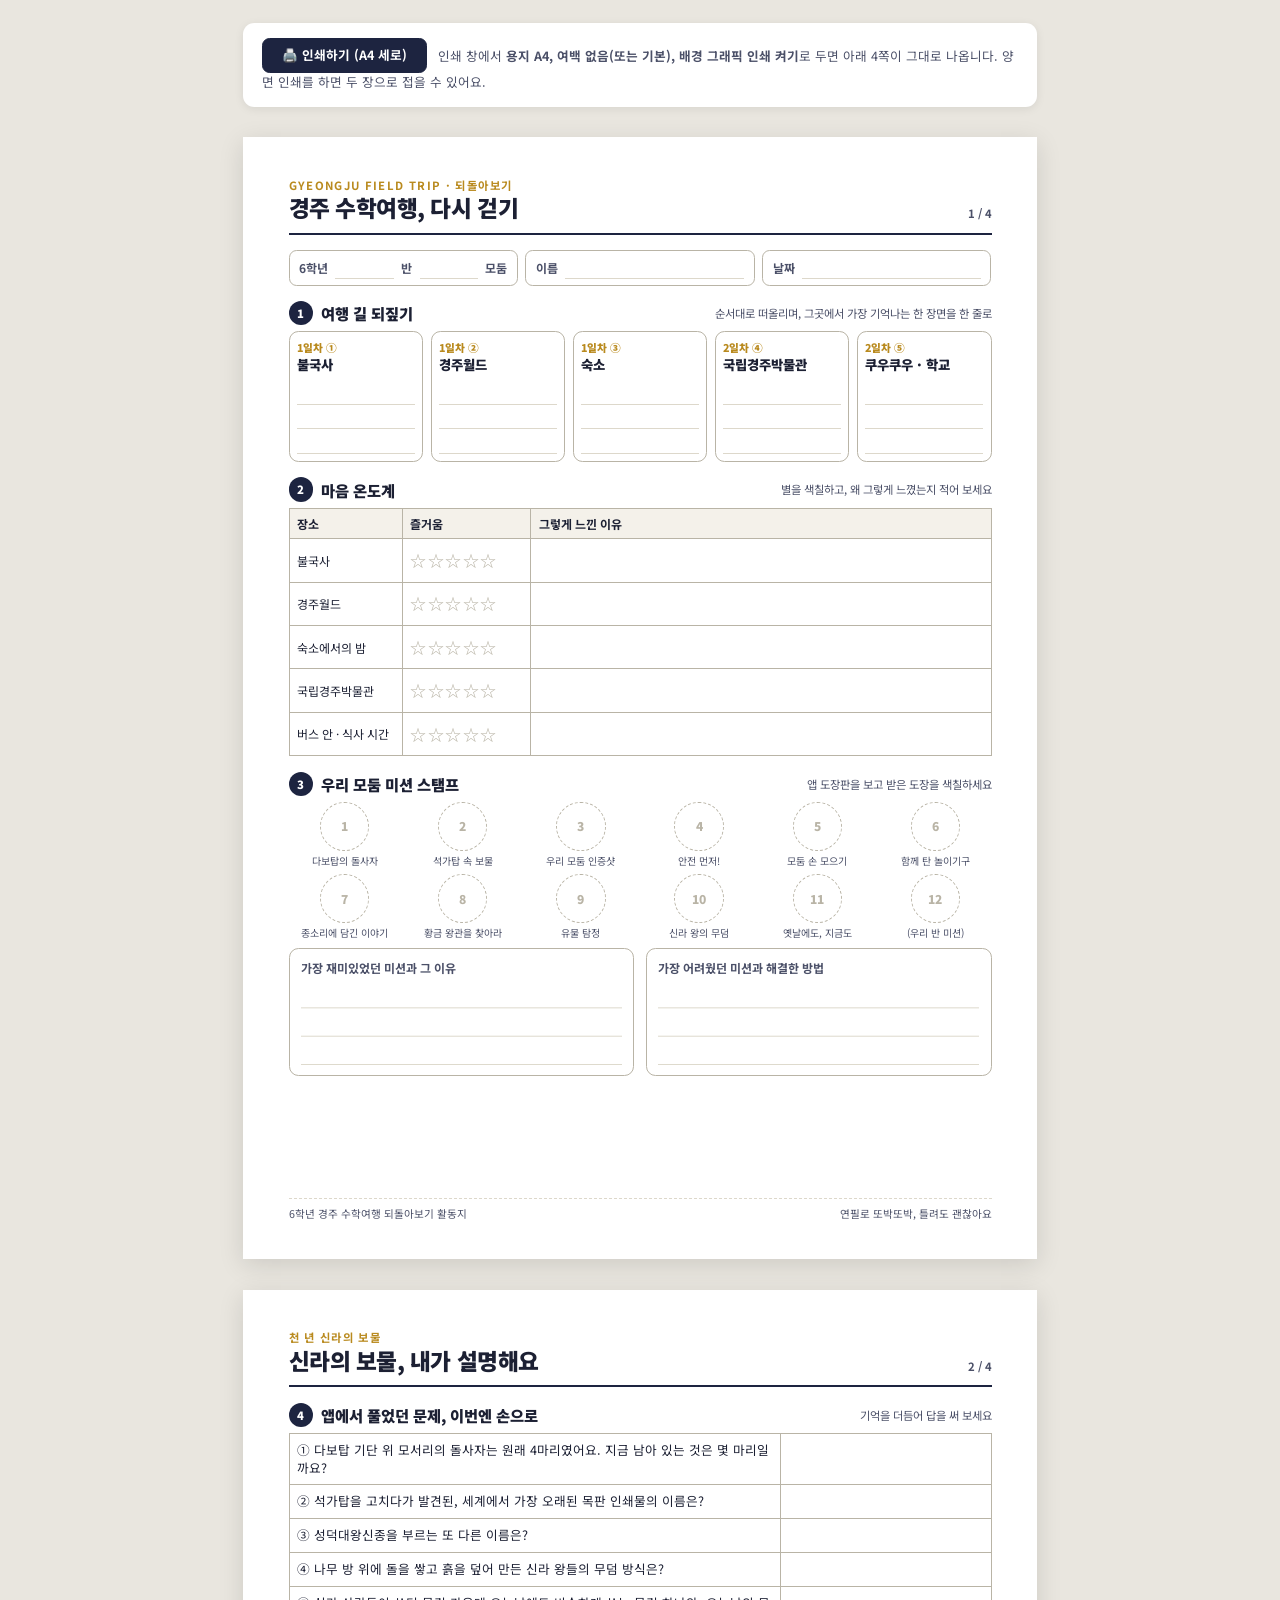
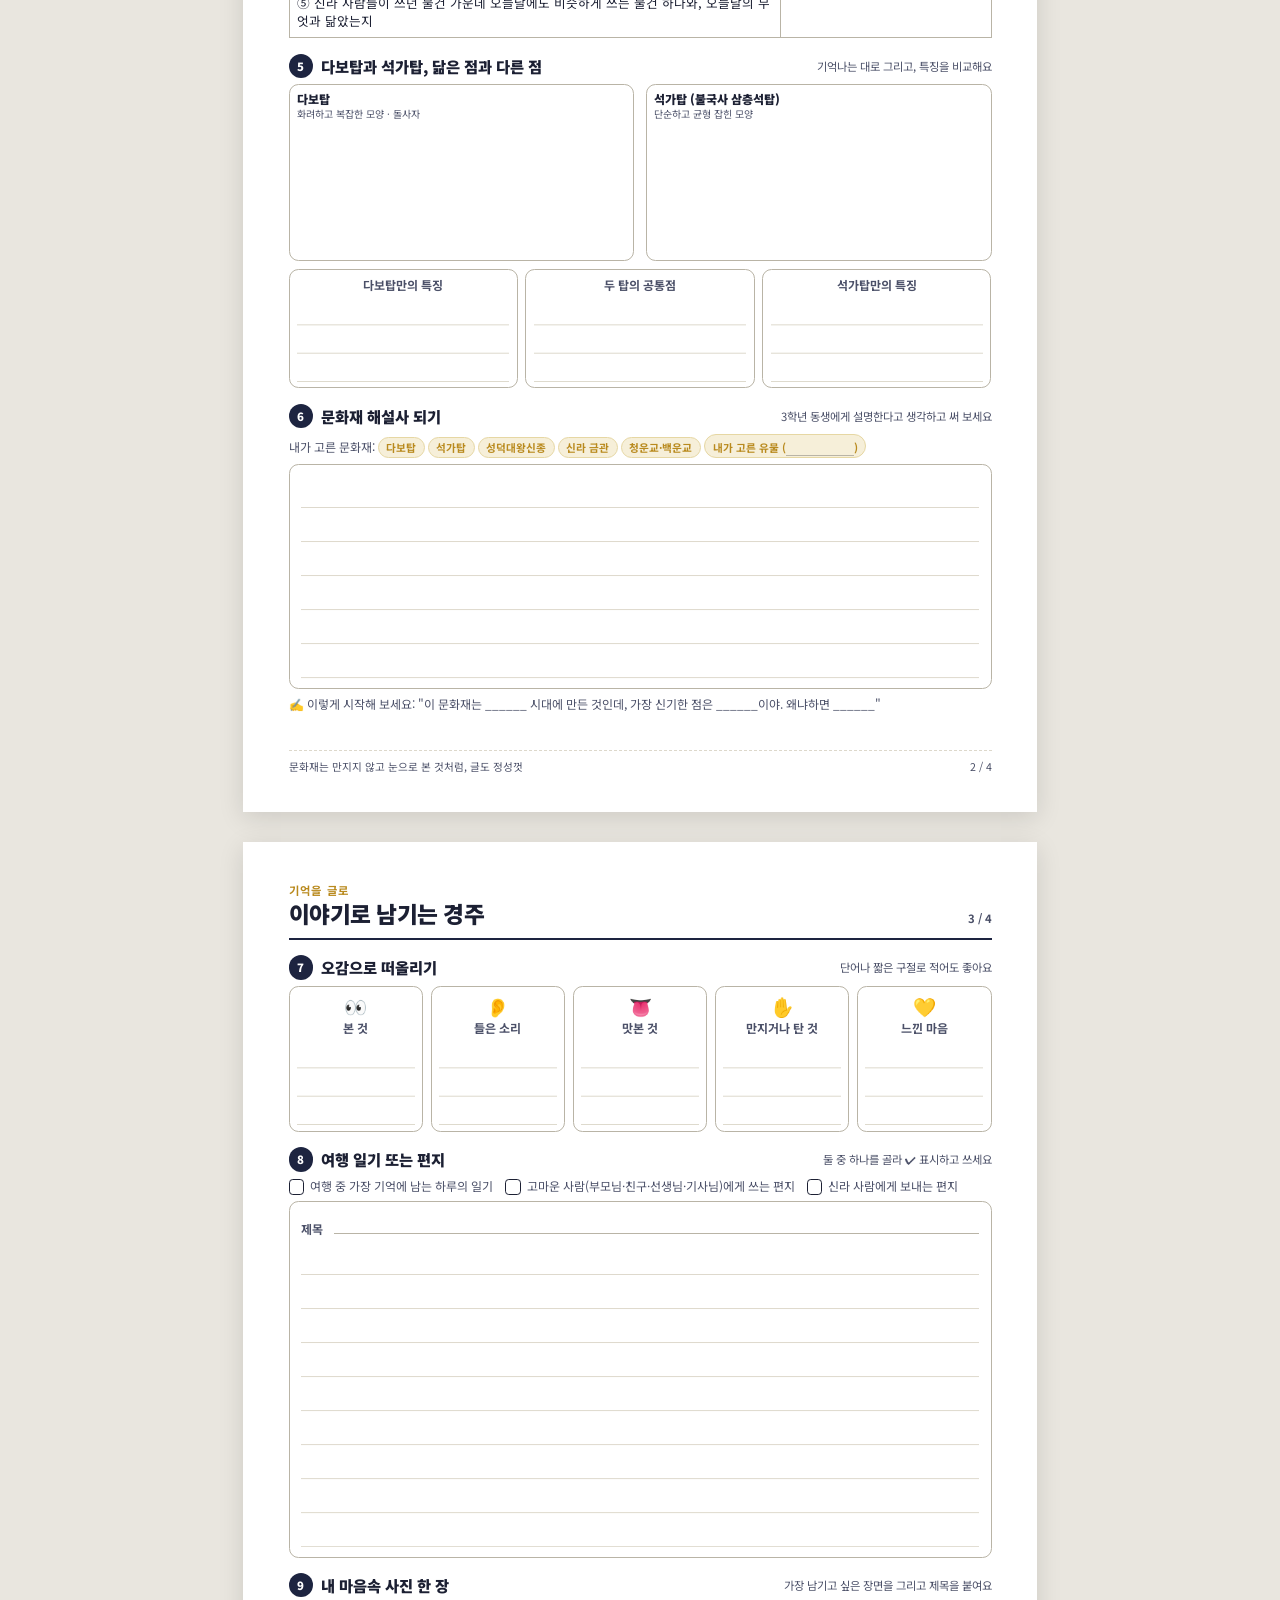
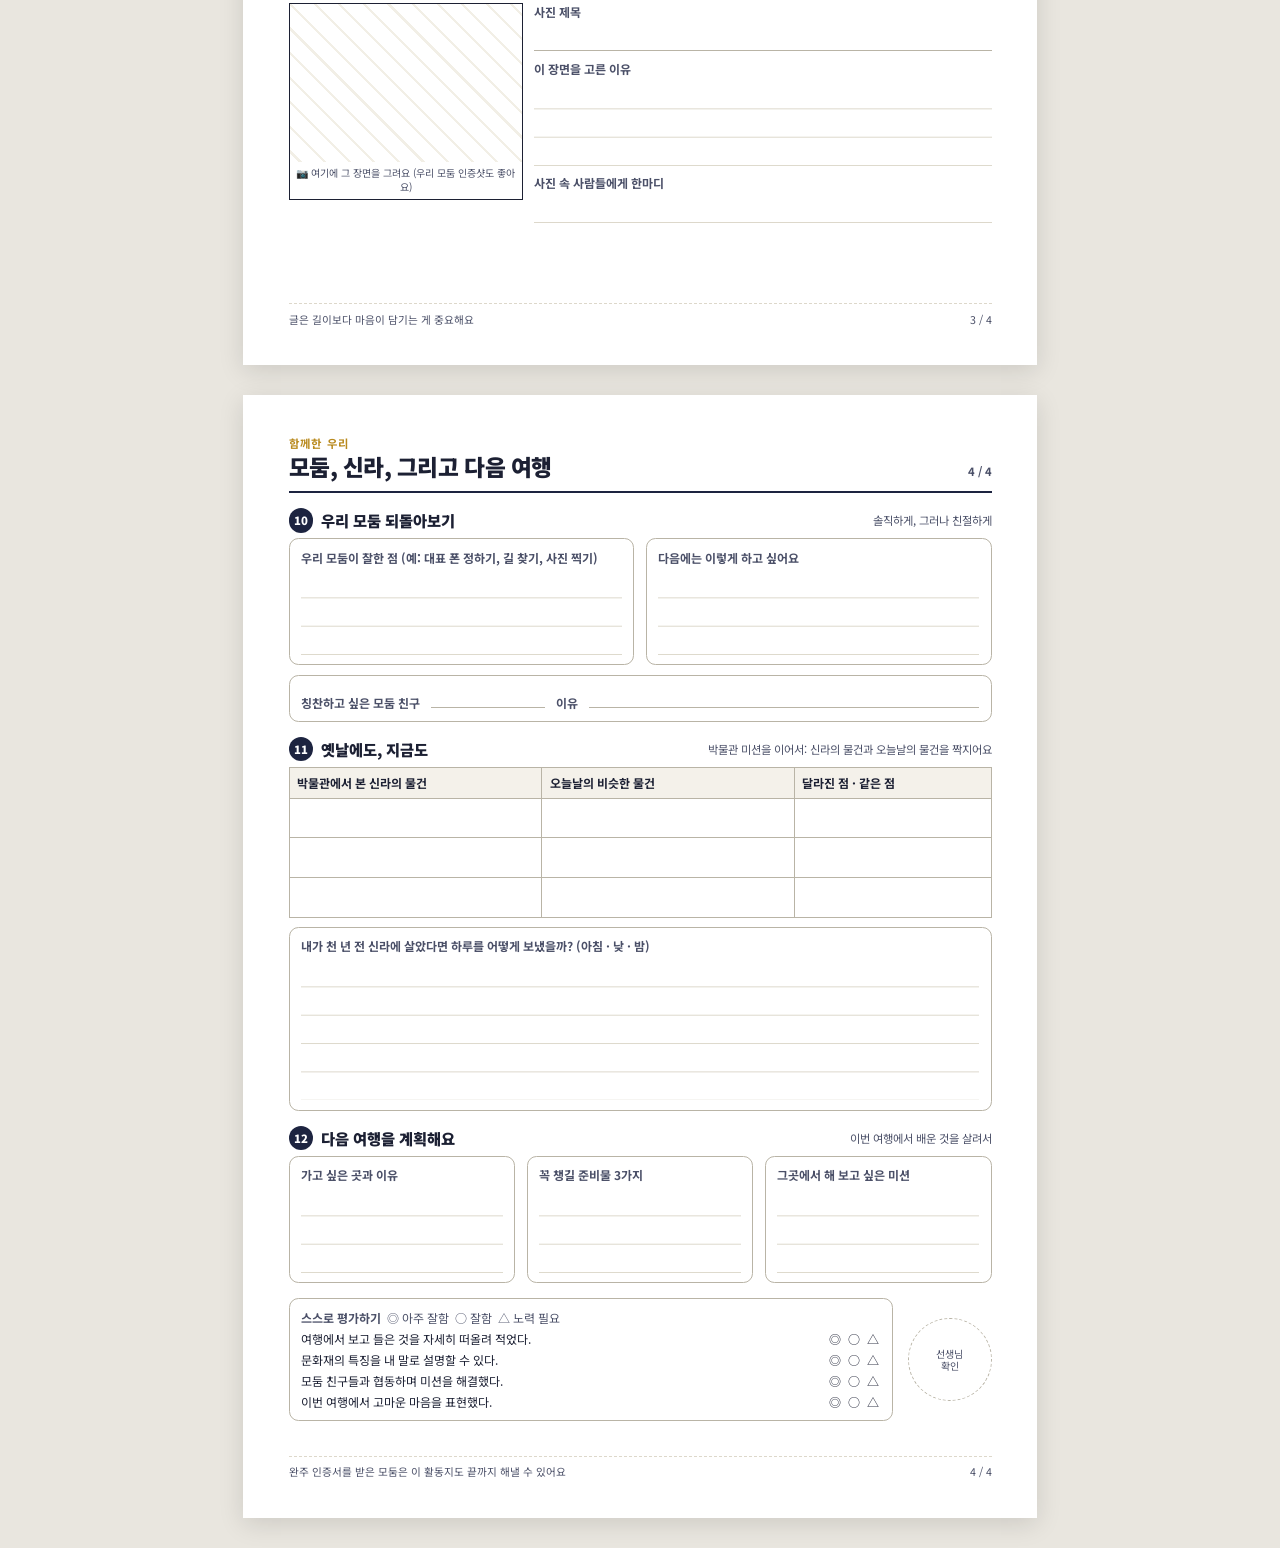
==== worksheet.html @ 39af7dac "여행 후 되돌아보기 활동지(worksheet.html, A4 세로 4쪽) 추가 Co-Authored-By: Claude Fable 5.1 <noreply@anthropic.com>" ====
<!doctype html>
<html lang="ko">
<head>
<meta charset="utf-8">
<meta name="viewport" content="width=device-width, initial-scale=1">
<title>경주 수학여행 되돌아보기 활동지</title>
<meta name="robots" content="noindex">
<link rel="preconnect" href="https://fonts.googleapis.com">
<link href="https://fonts.googleapis.com/css2?family=Noto+Sans+KR:wght@400;700;900&display=swap" rel="stylesheet">
<style>
  /* ---------- A4 세로 인쇄 규격 ---------- */
  @page { size: A4 portrait; margin: 0; }
  :root {
    --ink: #1c2033; --ink-2: #4b5068; --line: #b9b4a6; --line-soft: #ddd8cb;
    --navy: #1d2440; --gold: #b98a1e; --gold-soft: #f6efd9; --paper: #fff; --soft: #f4f1ea;
    --lh: 9mm; /* 연필 글쓰기 줄 간격 */
  }
  * { box-sizing: border-box; }
  html, body { margin: 0; padding: 0; background: #e9e6df; color: var(--ink); font-family: "Noto Sans KR", "Apple SD Gothic Neo", "Malgun Gothic", "맑은 고딕", sans-serif; font-size: 10.5pt; line-height: 1.45; -webkit-print-color-adjust: exact; print-color-adjust: exact; }
  .page { width: 210mm; height: 297mm; padding: 11mm 12mm 10mm; margin: 8mm auto; background: var(--paper); position: relative; overflow: hidden; display: flex; flex-direction: column; box-shadow: 0 6px 24px rgba(0,0,0,.12); }
  @media print {
    body { background: #fff; }
    .page { margin: 0; box-shadow: none; page-break-after: always; break-after: page; }
    .page:last-child { page-break-after: auto; break-after: auto; }
    .screen-only { display: none !important; }
  }

  /* ---------- 공통 부품 ---------- */
  .top { display: flex; align-items: flex-end; justify-content: space-between; border-bottom: 2.5px solid var(--navy); padding-bottom: 3mm; margin-bottom: 4mm; }
  .top .t { font-size: 17pt; font-weight: 900; letter-spacing: -.02em; line-height: 1.15; }
  .top .t small { display: block; font-size: 8.5pt; font-weight: 700; color: var(--gold); letter-spacing: .12em; margin-bottom: 1mm; }
  .top .pg { font-size: 8.5pt; color: var(--ink-2); font-weight: 700; }
  .idbox { display: flex; gap: 2mm; margin-bottom: 4mm; }
  .idbox .cell { flex: 1; border: 1px solid var(--line); border-radius: 2mm; padding: 1.5mm 2.5mm; display: flex; align-items: center; gap: 2mm; min-height: 9mm; }
  .idbox .cell b { font-size: 9pt; color: var(--ink-2); white-space: nowrap; }
  .idbox .cell span { flex: 1; border-bottom: 1px solid var(--line-soft); height: 6mm; }
  .sec { margin-bottom: 4mm; }
  .sec:last-child { margin-bottom: 0; }
  .sec > h2 { font-size: 11.5pt; font-weight: 900; margin: 0 0 1.5mm; display: flex; align-items: center; gap: 2mm; }
  .sec > h2 .n { display: inline-grid; place-items: center; width: 6.5mm; height: 6.5mm; border-radius: 50%; background: var(--navy); color: #fff; font-size: 8.5pt; font-weight: 900; }
  .sec > h2 .hint { font-weight: 400; font-size: 8.5pt; color: var(--ink-2); margin-left: auto; }
  .lead { font-size: 9pt; color: var(--ink-2); margin: 0 0 1.5mm; }
  .box { border: 1px solid var(--line); border-radius: 2.5mm; padding: 2.5mm 3mm; }
  .lines { background-image: repeating-linear-gradient(to bottom, transparent 0, transparent calc(var(--lh) - 1px), var(--line-soft) calc(var(--lh) - 1px), var(--line-soft) var(--lh)); background-size: 100% var(--lh); line-height: var(--lh); }
  .lines.h4 { height: calc(var(--lh) * 4); } .lines.h5 { height: calc(var(--lh) * 5); } .lines.h6 { height: calc(var(--lh) * 6); }
  .lines.h7 { height: calc(var(--lh) * 7); } .lines.h9 { height: calc(var(--lh) * 9); } .lines.h11 { height: calc(var(--lh) * 11); }
  .grid2 { display: grid; grid-template-columns: 1fr 1fr; gap: 3mm; }
  .grid3 { display: grid; grid-template-columns: 1fr 1fr 1fr; gap: 3mm; }
  .grid5 { display: grid; grid-template-columns: repeat(5, 1fr); gap: 2mm; }
  .label { font-size: 9pt; font-weight: 700; color: var(--ink-2); margin-bottom: 1mm; }
  .stars { letter-spacing: 1.5px; font-size: 12pt; color: var(--line); }
  .fill { border-bottom: 1px solid var(--line); display: inline-block; min-width: 22mm; height: 6mm; vertical-align: bottom; }
  .tag { display: inline-block; font-size: 8pt; font-weight: 700; padding: .5mm 2mm; border-radius: 99px; background: var(--gold-soft); color: var(--gold); border: 1px solid #e6d7a3; }
  .foot { margin-top: auto; padding-top: 2mm; border-top: 1px dashed var(--line-soft); font-size: 8pt; color: var(--ink-2); display: flex; justify-content: space-between; }
  .chk { display: inline-block; width: 4.2mm; height: 4.2mm; border: 1.2px solid var(--ink); border-radius: 1mm; vertical-align: -1mm; margin-right: 1.5mm; }

  /* 1쪽: 여행 길 */
  .route { display: grid; grid-template-columns: repeat(5, 1fr); gap: 2mm; }
  .route .stop { border: 1px solid var(--line); border-radius: 2.5mm; padding: 2mm; min-height: 34mm; position: relative; }
  .route .stop .k { font-size: 8pt; color: var(--gold); font-weight: 900; }
  .route .stop .nm { font-size: 10pt; font-weight: 900; margin-bottom: 1.5mm; }
  .route .stop .mini { height: calc(6.5mm * 3); background-image: repeating-linear-gradient(to bottom, transparent 0, transparent calc(6.5mm - 1px), var(--line-soft) calc(6.5mm - 1px), var(--line-soft) 6.5mm); }
  .temp { width: 100%; border-collapse: collapse; font-size: 9pt; }
  .temp th, .temp td { border: 1px solid var(--line); padding: 1.6mm 2mm; text-align: left; vertical-align: middle; }
  .temp th { background: var(--soft); font-weight: 700; }
  .temp td.why { height: 11.5mm; }
  .stamps { display: grid; grid-template-columns: repeat(6, 1fr); gap: 2mm 1.5mm; }
  .stamps .s { text-align: center; font-size: 7.5pt; line-height: 1.2; color: var(--ink-2); }
  .stamps .s .c { width: 13mm; height: 13mm; border-radius: 50%; border: 1.5px dashed var(--line); margin: 0 auto 1mm; display: grid; place-items: center; font-weight: 900; color: var(--line); font-size: 9pt; }

  /* 2쪽: 문화재 */
  .quiz { width: 100%; border-collapse: collapse; font-size: 9.5pt; }
  .quiz td { border: 1px solid var(--line); padding: 1.8mm 2mm; vertical-align: middle; }
  .quiz td.q { width: 70%; }
  .quiz td.a { height: 9mm; }
  .cmp { display: grid; grid-template-columns: 1fr 1fr; gap: 3mm; }
  .cmp .draw { border: 1px solid var(--line); border-radius: 2.5mm; height: 47mm; position: relative; }
  .cmp .draw .cap { position: absolute; left: 2mm; top: 1.5mm; font-size: 9pt; font-weight: 900; }
  .cmp .draw .sub { position: absolute; left: 2mm; top: 6mm; font-size: 7.5pt; color: var(--ink-2); }
  .venn { display: grid; grid-template-columns: 1fr 1fr 1fr; gap: 2mm; margin-top: 2mm; }
  .venn .v { border: 1px solid var(--line); border-radius: 2.5mm; padding: 1.5mm 2mm; }
  .venn .v .label { text-align: center; }
  .venn .v .lines { --lh: 7.5mm; height: calc(7.5mm * 3); }

  /* 3쪽: 오감·일기 */
  .senses { display: grid; grid-template-columns: repeat(5, 1fr); gap: 2mm; }
  .senses .s { border: 1px solid var(--line); border-radius: 2.5mm; padding: 1.5mm 2mm; }
  .senses .s .ic { font-size: 14pt; text-align: center; }
  .senses .s .label { text-align: center; }
  .senses .s .lines { --lh: 7.5mm; height: calc(7.5mm * 3); }
  .photo { display: grid; grid-template-columns: 62mm 1fr; gap: 3mm; }
  .photo .frame { border: 1.5px solid var(--ink); height: 52mm; position: relative; background: repeating-linear-gradient(45deg, transparent 0 4mm, #f2efe6 4mm 4.6mm); }
  .photo .frame .cap { position: absolute; left: 0; right: 0; bottom: 0; background: #fff; font-size: 7.5pt; text-align: center; padding: 1mm; color: var(--ink-2); }

  /* 4쪽: 모둠·상상·계획 */
  .pair { width: 100%; border-collapse: collapse; font-size: 9pt; }
  .pair th, .pair td { border: 1px solid var(--line); padding: 1.6mm 2mm; }
  .pair th { background: var(--soft); text-align: left; }
  .pair td { height: 10.5mm; }
  .selfchk { display: grid; grid-template-columns: 1fr auto; gap: 1mm 3mm; align-items: center; font-size: 9pt; }
  .selfchk .opts { white-space: nowrap; letter-spacing: 2px; }
  .seal { width: 22mm; height: 22mm; border: 1.5px dashed var(--line); border-radius: 50%; display: grid; place-items: center; font-size: 7.5pt; color: var(--ink-2); text-align: center; line-height: 1.2; }

  /* 화면에서만 보이는 안내 */
  .screen-only { max-width: 210mm; margin: 6mm auto 0; font-size: 9.5pt; color: #4b5068; background: #fff; border-radius: 3mm; padding: 4mm 5mm; box-shadow: 0 2px 10px rgba(0,0,0,.08); }
  .screen-only button { font: inherit; font-weight: 700; padding: 2mm 5mm; border-radius: 2mm; border: 1.5px solid var(--navy); background: var(--navy); color: #fff; cursor: pointer; margin-right: 2mm; }
</style>
</head>
<body>

<div class="screen-only">
  <button onclick="window.print()">🖨️ 인쇄하기 (A4 세로)</button>
  인쇄 창에서 <b>용지 A4, 여백 없음(또는 기본), 배경 그래픽 인쇄 켜기</b>로 두면 아래 4쪽이 그대로 나옵니다. 양면 인쇄를 하면 두 장으로 접을 수 있어요.
</div>

<!-- ===================================================== 1쪽 -->
<section class="page">
  <div class="top">
    <div class="t"><small>GYEONGJU FIELD TRIP · 되돌아보기</small>경주 수학여행, 다시 걷기</div>
    <div class="pg">1 / 4</div>
  </div>
  <div class="idbox">
    <div class="cell"><b>6학년</b><span></span><b>반</b><span></span><b>모둠</b></div>
    <div class="cell"><b>이름</b><span></span></div>
    <div class="cell"><b>날짜</b><span></span></div>
  </div>

  <div class="sec">
    <h2><span class="n">1</span>여행 길 되짚기 <span class="hint">순서대로 떠올리며, 그곳에서 가장 기억나는 한 장면을 한 줄로</span></h2>
    <div class="route">
      <div class="stop"><div class="k">1일차 ①</div><div class="nm">불국사</div><div class="mini"></div></div>
      <div class="stop"><div class="k">1일차 ②</div><div class="nm">경주월드</div><div class="mini"></div></div>
      <div class="stop"><div class="k">1일차 ③</div><div class="nm">숙소</div><div class="mini"></div></div>
      <div class="stop"><div class="k">2일차 ④</div><div class="nm">국립경주박물관</div><div class="mini"></div></div>
      <div class="stop"><div class="k">2일차 ⑤</div><div class="nm">쿠우쿠우 · 학교</div><div class="mini"></div></div>
    </div>
  </div>

  <div class="sec">
    <h2><span class="n">2</span>마음 온도계 <span class="hint">별을 색칠하고, 왜 그렇게 느꼈는지 적어 보세요</span></h2>
    <table class="temp">
      <tr><th style="width:30mm">장소</th><th style="width:34mm">즐거움</th><th>그렇게 느낀 이유</th></tr>
      <tr><td>불국사</td><td class="stars">☆☆☆☆☆</td><td class="why"></td></tr>
      <tr><td>경주월드</td><td class="stars">☆☆☆☆☆</td><td class="why"></td></tr>
      <tr><td>숙소에서의 밤</td><td class="stars">☆☆☆☆☆</td><td class="why"></td></tr>
      <tr><td>국립경주박물관</td><td class="stars">☆☆☆☆☆</td><td class="why"></td></tr>
      <tr><td>버스 안 · 식사 시간</td><td class="stars">☆☆☆☆☆</td><td class="why"></td></tr>
    </table>
  </div>

  <div class="sec">
    <h2><span class="n">3</span>우리 모둠 미션 스탬프 <span class="hint">앱 도장판을 보고 받은 도장을 색칠하세요</span></h2>
    <div class="stamps">
      <div class="s"><div class="c">1</div>다보탑의 돌사자</div>
      <div class="s"><div class="c">2</div>석가탑 속 보물</div>
      <div class="s"><div class="c">3</div>우리 모둠 인증샷</div>
      <div class="s"><div class="c">4</div>안전 먼저!</div>
      <div class="s"><div class="c">5</div>모둠 손 모으기</div>
      <div class="s"><div class="c">6</div>함께 탄 놀이기구</div>
      <div class="s"><div class="c">7</div>종소리에 담긴 이야기</div>
      <div class="s"><div class="c">8</div>황금 왕관을 찾아라</div>
      <div class="s"><div class="c">9</div>유물 탐정</div>
      <div class="s"><div class="c">10</div>신라 왕의 무덤</div>
      <div class="s"><div class="c">11</div>옛날에도, 지금도</div>
      <div class="s"><div class="c">12</div>(우리 반 미션)</div>
    </div>
    <div class="grid2" style="margin-top:2.5mm">
      <div class="box"><div class="label">가장 재미있었던 미션과 그 이유</div><div class="lines" style="--lh:7.5mm;height:calc(7.5mm*3)"></div></div>
      <div class="box"><div class="label">가장 어려웠던 미션과 해결한 방법</div><div class="lines" style="--lh:7.5mm;height:calc(7.5mm*3)"></div></div>
    </div>
  </div>

  <div class="foot"><span>6학년 경주 수학여행 되돌아보기 활동지</span><span>연필로 또박또박, 틀려도 괜찮아요</span></div>
</section>

<!-- ===================================================== 2쪽 -->
<section class="page">
  <div class="top">
    <div class="t"><small>천 년 신라의 보물</small>신라의 보물, 내가 설명해요</div>
    <div class="pg">2 / 4</div>
  </div>

  <div class="sec">
    <h2><span class="n">4</span>앱에서 풀었던 문제, 이번엔 손으로 <span class="hint">기억을 더듬어 답을 써 보세요</span></h2>
    <table class="quiz">
      <tr><td class="q">① 다보탑 기단 위 모서리의 돌사자는 원래 4마리였어요. 지금 남아 있는 것은 몇 마리일까요?</td><td class="a"></td></tr>
      <tr><td class="q">② 석가탑을 고치다가 발견된, 세계에서 가장 오래된 목판 인쇄물의 이름은?</td><td class="a"></td></tr>
      <tr><td class="q">③ 성덕대왕신종을 부르는 또 다른 이름은?</td><td class="a"></td></tr>
      <tr><td class="q">④ 나무 방 위에 돌을 쌓고 흙을 덮어 만든 신라 왕들의 무덤 방식은?</td><td class="a"></td></tr>
      <tr><td class="q">⑤ 신라 사람들이 쓰던 물건 가운데 오늘날에도 비슷하게 쓰는 물건 하나와, 오늘날의 무엇과 닮았는지</td><td class="a"></td></tr>
    </table>
  </div>

  <div class="sec">
    <h2><span class="n">5</span>다보탑과 석가탑, 닮은 점과 다른 점 <span class="hint">기억나는 대로 그리고, 특징을 비교해요</span></h2>
    <div class="cmp">
      <div class="draw"><div class="cap">다보탑</div><div class="sub">화려하고 복잡한 모양 · 돌사자</div></div>
      <div class="draw"><div class="cap">석가탑 (불국사 삼층석탑)</div><div class="sub">단순하고 균형 잡힌 모양</div></div>
    </div>
    <div class="venn">
      <div class="v"><div class="label">다보탑만의 특징</div><div class="lines"></div></div>
      <div class="v"><div class="label">두 탑의 공통점</div><div class="lines"></div></div>
      <div class="v"><div class="label">석가탑만의 특징</div><div class="lines"></div></div>
    </div>
  </div>

  <div class="sec">
    <h2><span class="n">6</span>문화재 해설사 되기 <span class="hint">3학년 동생에게 설명한다고 생각하고 써 보세요</span></h2>
    <p class="lead">내가 고른 문화재: <span class="tag">다보탑</span> <span class="tag">석가탑</span> <span class="tag">성덕대왕신종</span> <span class="tag">신라 금관</span> <span class="tag">청운교·백운교</span> <span class="tag">내가 고른 유물 (<span class="fill" style="min-width:18mm;height:5mm"></span>)</span></p>
    <div class="box"><div class="lines h6"></div></div>
    <p class="lead" style="margin:1.5mm 0 0">✍️ 이렇게 시작해 보세요: "이 문화재는 ______ 시대에 만든 것인데, 가장 신기한 점은 ______이야. 왜냐하면 ______"</p>
  </div>

  <div class="foot"><span>문화재는 만지지 않고 눈으로 본 것처럼, 글도 정성껏</span><span>2 / 4</span></div>
</section>

<!-- ===================================================== 3쪽 -->
<section class="page">
  <div class="top">
    <div class="t"><small>기억을 글로</small>이야기로 남기는 경주</div>
    <div class="pg">3 / 4</div>
  </div>

  <div class="sec">
    <h2><span class="n">7</span>오감으로 떠올리기 <span class="hint">단어나 짧은 구절로 적어도 좋아요</span></h2>
    <div class="senses">
      <div class="s"><div class="ic">👀</div><div class="label">본 것</div><div class="lines"></div></div>
      <div class="s"><div class="ic">👂</div><div class="label">들은 소리</div><div class="lines"></div></div>
      <div class="s"><div class="ic">👅</div><div class="label">맛본 것</div><div class="lines"></div></div>
      <div class="s"><div class="ic">✋</div><div class="label">만지거나 탄 것</div><div class="lines"></div></div>
      <div class="s"><div class="ic">💛</div><div class="label">느낀 마음</div><div class="lines"></div></div>
    </div>
  </div>

  <div class="sec">
    <h2><span class="n">8</span>여행 일기 또는 편지 <span class="hint">둘 중 하나를 골라 ✔ 표시하고 쓰세요</span></h2>
    <p class="lead"><span class="chk"></span>여행 중 가장 기억에 남는 하루의 일기 &nbsp;&nbsp; <span class="chk"></span>고마운 사람(부모님·친구·선생님·기사님)에게 쓰는 편지 &nbsp;&nbsp; <span class="chk"></span>신라 사람에게 보내는 편지</p>
    <div class="box">
      <div style="display:flex;gap:3mm;align-items:baseline;margin-bottom:1mm"><span class="label" style="margin:0">제목</span><span class="fill" style="flex:1"></span></div>
      <div class="lines h9"></div>
    </div>
  </div>

  <div class="sec">
    <h2><span class="n">9</span>내 마음속 사진 한 장 <span class="hint">가장 남기고 싶은 장면을 그리고 제목을 붙여요</span></h2>
    <div class="photo">
      <div class="frame"><div class="cap">📷 여기에 그 장면을 그려요 (우리 모둠 인증샷도 좋아요)</div></div>
      <div>
        <div class="label">사진 제목</div><div class="fill" style="width:100%;height:7mm;margin-bottom:2.5mm"></div>
        <div class="label">이 장면을 고른 이유</div><div class="lines" style="--lh:7.5mm;height:calc(7.5mm*3)"></div>
        <div class="label" style="margin-top:2mm">사진 속 사람들에게 한마디</div><div class="lines" style="--lh:7.5mm;height:calc(7.5mm*1)"></div>
      </div>
    </div>
  </div>

  <div class="foot"><span>글은 길이보다 마음이 담기는 게 중요해요</span><span>3 / 4</span></div>
</section>

<!-- ===================================================== 4쪽 -->
<section class="page">
  <div class="top">
    <div class="t"><small>함께한 우리</small>모둠, 신라, 그리고 다음 여행</div>
    <div class="pg">4 / 4</div>
  </div>

  <div class="sec">
    <h2><span class="n">10</span>우리 모둠 되돌아보기 <span class="hint">솔직하게, 그러나 친절하게</span></h2>
    <div class="grid2">
      <div class="box"><div class="label">우리 모둠이 잘한 점 (예: 대표 폰 정하기, 길 찾기, 사진 찍기)</div><div class="lines" style="--lh:7.5mm;height:calc(7.5mm*3)"></div></div>
      <div class="box"><div class="label">다음에는 이렇게 하고 싶어요</div><div class="lines" style="--lh:7.5mm;height:calc(7.5mm*3)"></div></div>
    </div>
    <div class="box" style="margin-top:2.5mm">
      <div style="display:flex;gap:3mm;align-items:baseline"><span class="label" style="margin:0">칭찬하고 싶은 모둠 친구</span><span class="fill" style="width:30mm"></span><span class="label" style="margin:0">이유</span><span class="fill" style="flex:1"></span></div>
    </div>
  </div>

  <div class="sec">
    <h2><span class="n">11</span>옛날에도, 지금도 <span class="hint">박물관 미션을 이어서: 신라의 물건과 오늘날의 물건을 짝지어요</span></h2>
    <table class="pair">
      <tr><th style="width:36%">박물관에서 본 신라의 물건</th><th style="width:36%">오늘날의 비슷한 물건</th><th>달라진 점 · 같은 점</th></tr>
      <tr><td></td><td></td><td></td></tr>
      <tr><td></td><td></td><td></td></tr>
      <tr><td></td><td></td><td></td></tr>
    </table>
    <div class="box" style="margin-top:2.5mm">
      <div class="label">내가 천 년 전 신라에 살았다면 하루를 어떻게 보냈을까? (아침 · 낮 · 밤)</div>
      <div class="lines" style="--lh:7.5mm;height:calc(7.5mm*5)"></div>
    </div>
  </div>

  <div class="sec">
    <h2><span class="n">12</span>다음 여행을 계획해요 <span class="hint">이번 여행에서 배운 것을 살려서</span></h2>
    <div class="grid3">
      <div class="box"><div class="label">가고 싶은 곳과 이유</div><div class="lines" style="--lh:7.5mm;height:calc(7.5mm*3)"></div></div>
      <div class="box"><div class="label">꼭 챙길 준비물 3가지</div><div class="lines" style="--lh:7.5mm;height:calc(7.5mm*3)"></div></div>
      <div class="box"><div class="label">그곳에서 해 보고 싶은 미션</div><div class="lines" style="--lh:7.5mm;height:calc(7.5mm*3)"></div></div>
    </div>
  </div>

  <div class="sec" style="display:grid;grid-template-columns:1fr auto;gap:4mm;align-items:center">
    <div class="box">
      <div class="label">스스로 평가하기 &nbsp;<span style="font-weight:400">◎ 아주 잘함 &nbsp;○ 잘함 &nbsp;△ 노력 필요</span></div>
      <div class="selfchk">
        <span>여행에서 보고 들은 것을 자세히 떠올려 적었다.</span><span class="opts">◎ ○ △</span>
        <span>문화재의 특징을 내 말로 설명할 수 있다.</span><span class="opts">◎ ○ △</span>
        <span>모둠 친구들과 협동하며 미션을 해결했다.</span><span class="opts">◎ ○ △</span>
        <span>이번 여행에서 고마운 마음을 표현했다.</span><span class="opts">◎ ○ △</span>
      </div>
    </div>
    <div class="seal">선생님<br>확인</div>
  </div>

  <div class="foot"><span>완주 인증서를 받은 모둠은 이 활동지도 끝까지 해낼 수 있어요</span><span>4 / 4</span></div>
</section>

</body>
</html>
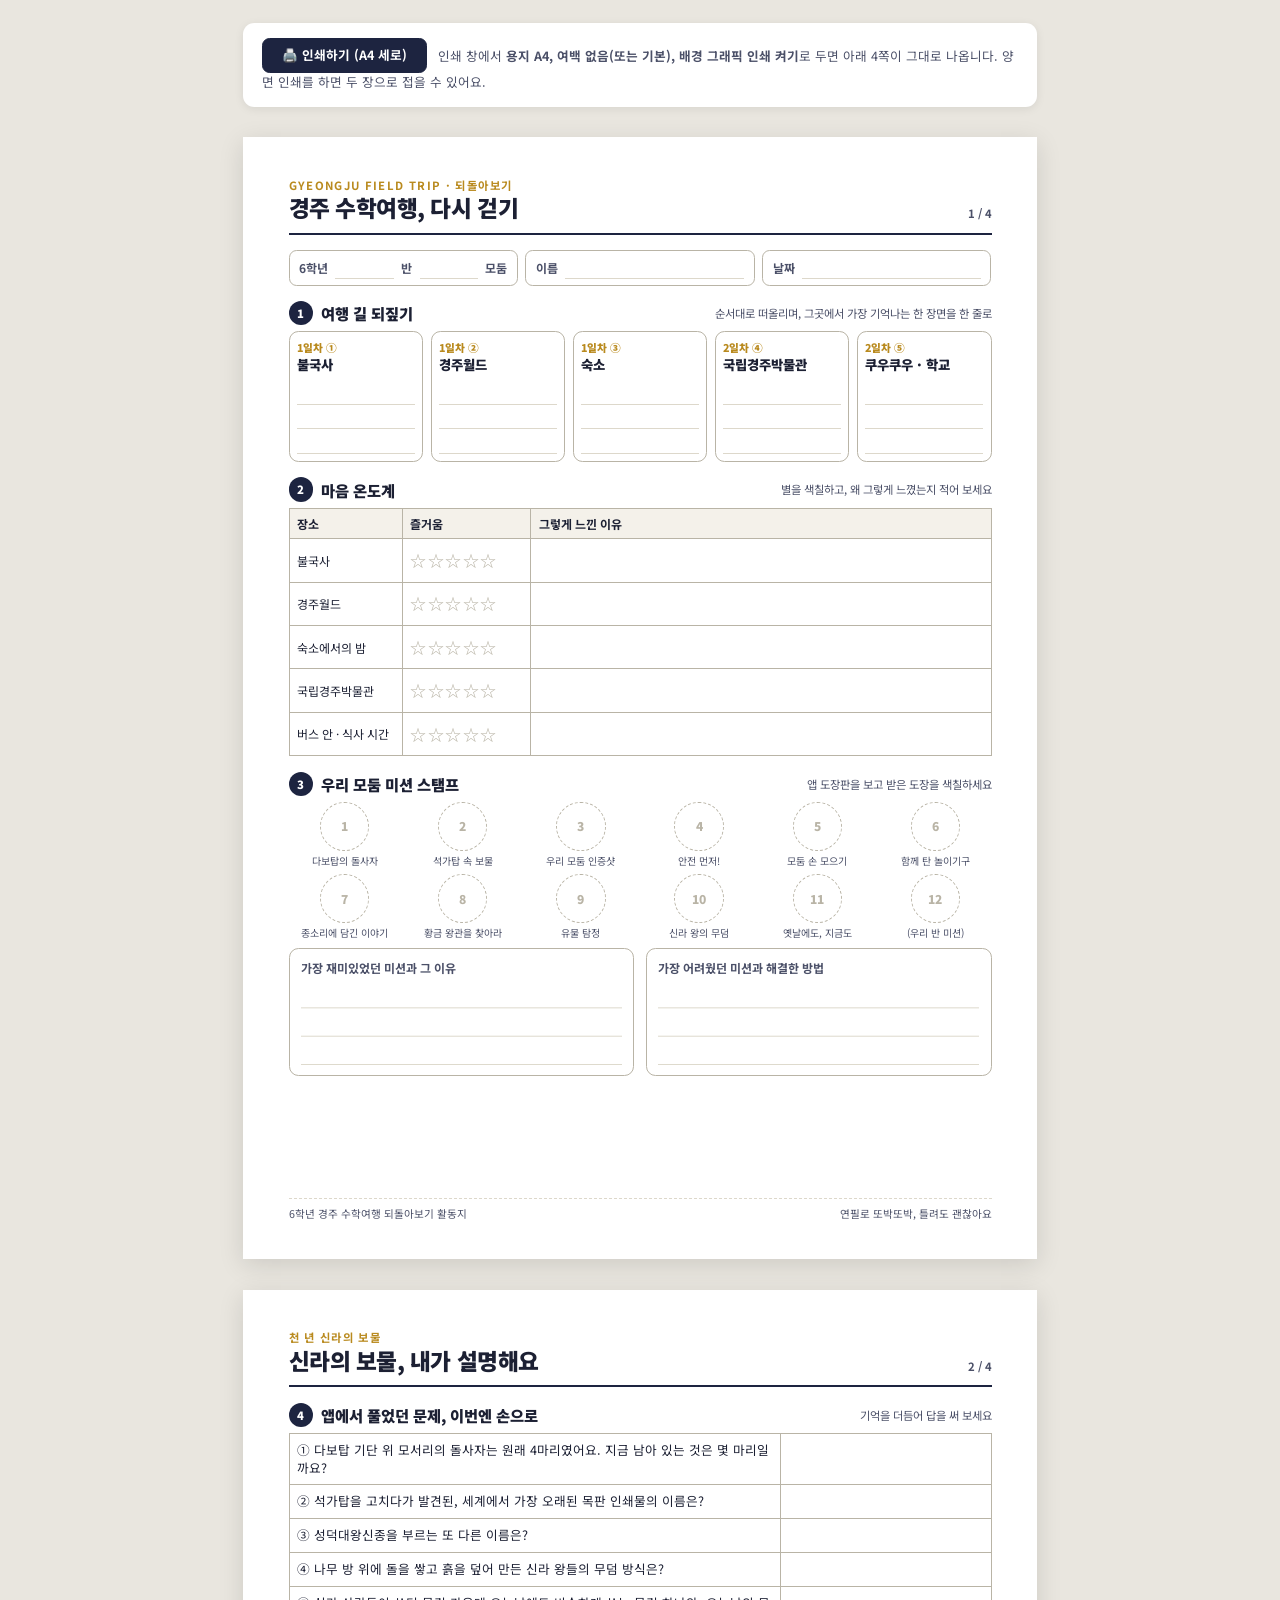
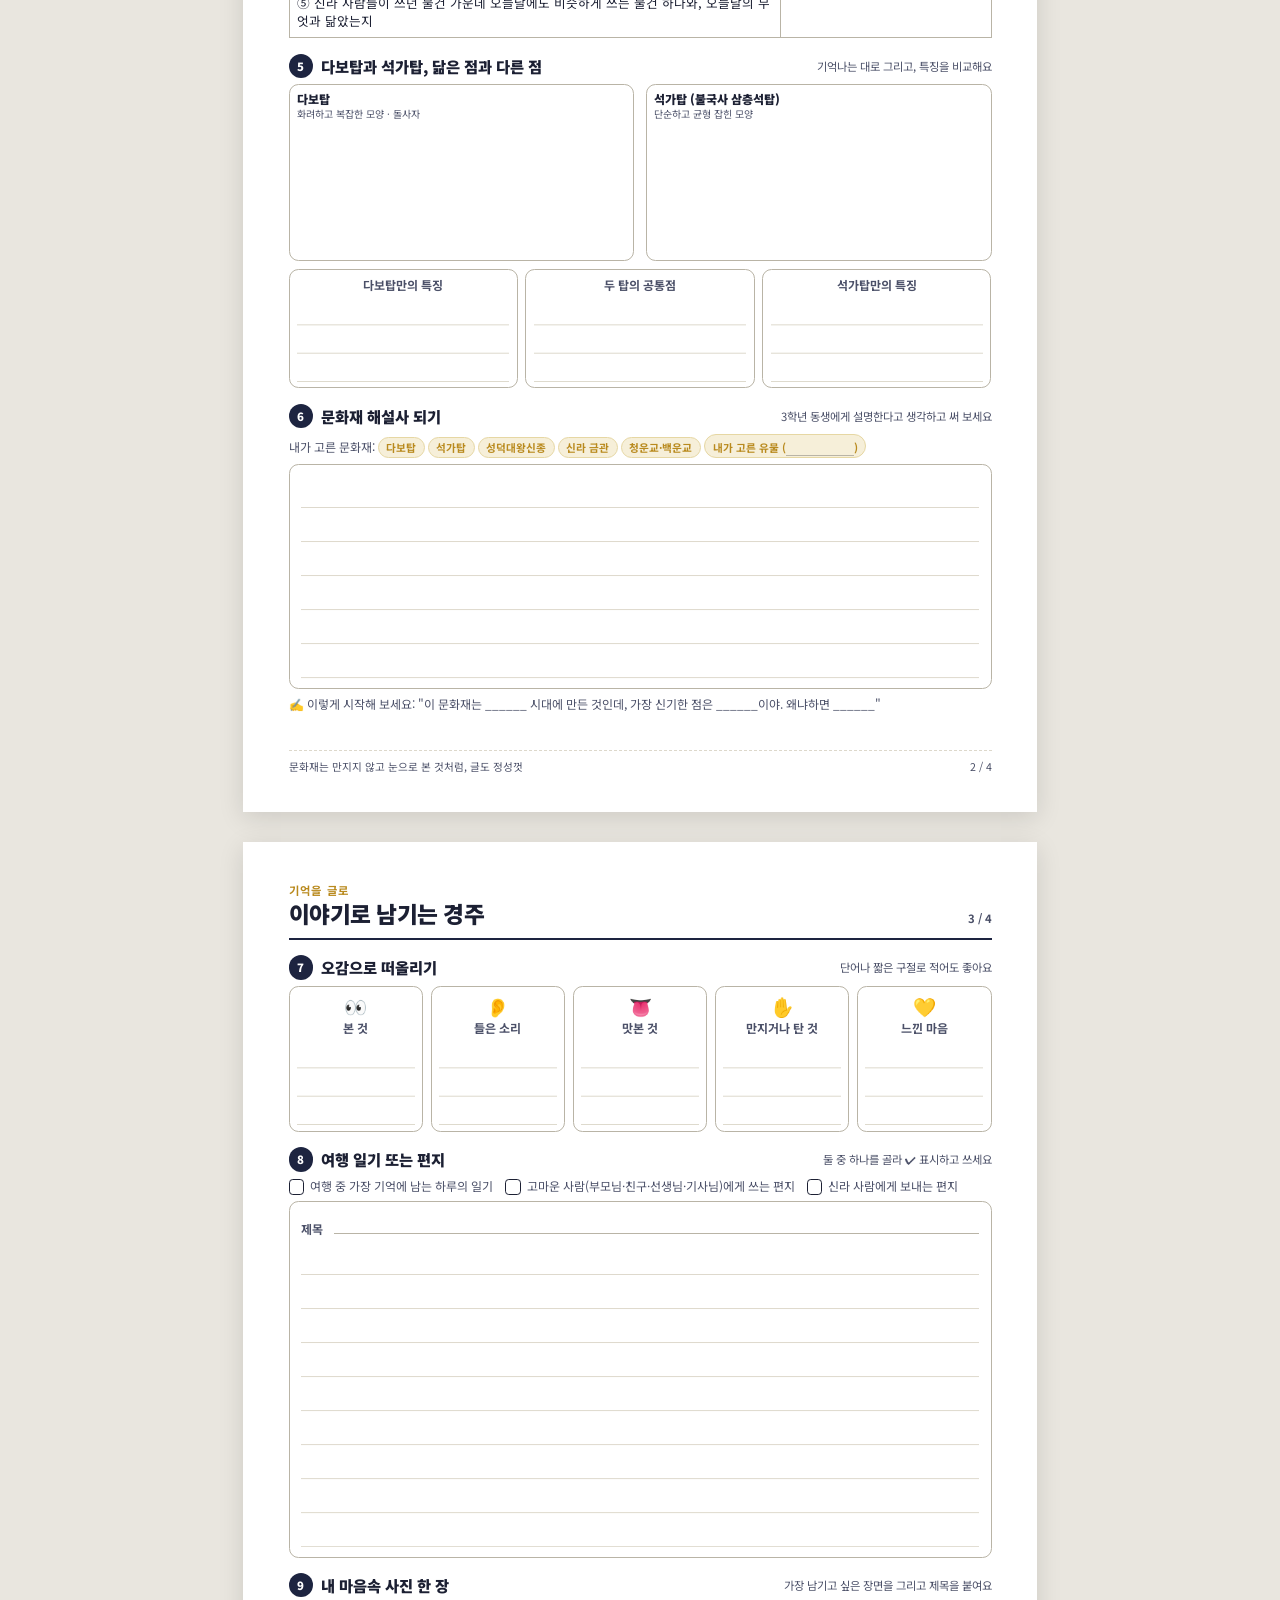
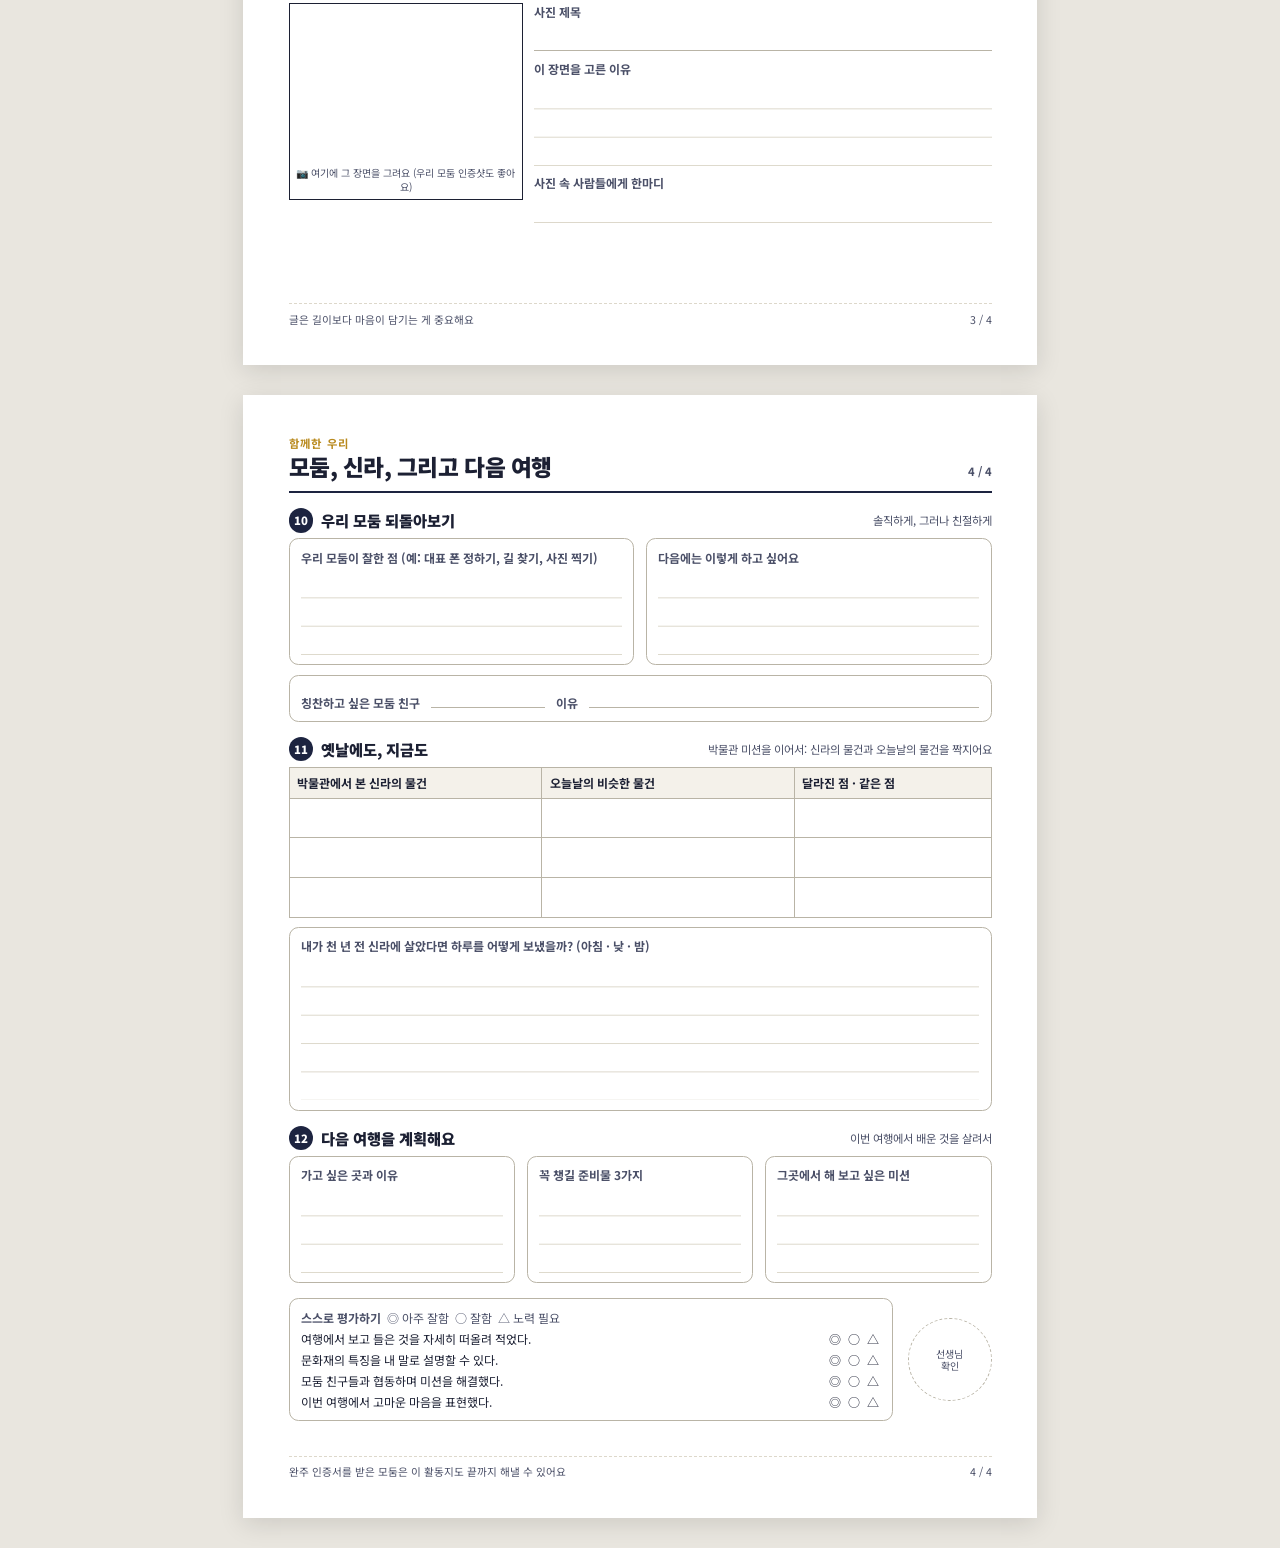
==== commit c9fd364a: "활동지 9번 그림 칸의 사선 무늬를 없애고 흰 여백으로 Co-Authored-By: Claude Fable 5.1 <noreply@anthropic.com> Claude-Sessi" ====
--- a/worksheet.html
+++ b/worksheet.html
@@ -89,7 +89,7 @@
   .senses .s .label { text-align: center; }
   .senses .s .lines { --lh: 7.5mm; height: calc(7.5mm * 3); }
   .photo { display: grid; grid-template-columns: 62mm 1fr; gap: 3mm; }
-  .photo .frame { border: 1.5px solid var(--ink); height: 52mm; position: relative; background: repeating-linear-gradient(45deg, transparent 0 4mm, #f2efe6 4mm 4.6mm); }
+  .photo .frame { border: 1.5px solid var(--ink); height: 52mm; position: relative; background: #fff; }
   .photo .frame .cap { position: absolute; left: 0; right: 0; bottom: 0; background: #fff; font-size: 7.5pt; text-align: center; padding: 1mm; color: var(--ink-2); }
 
   /* 4쪽: 모둠·상상·계획 */
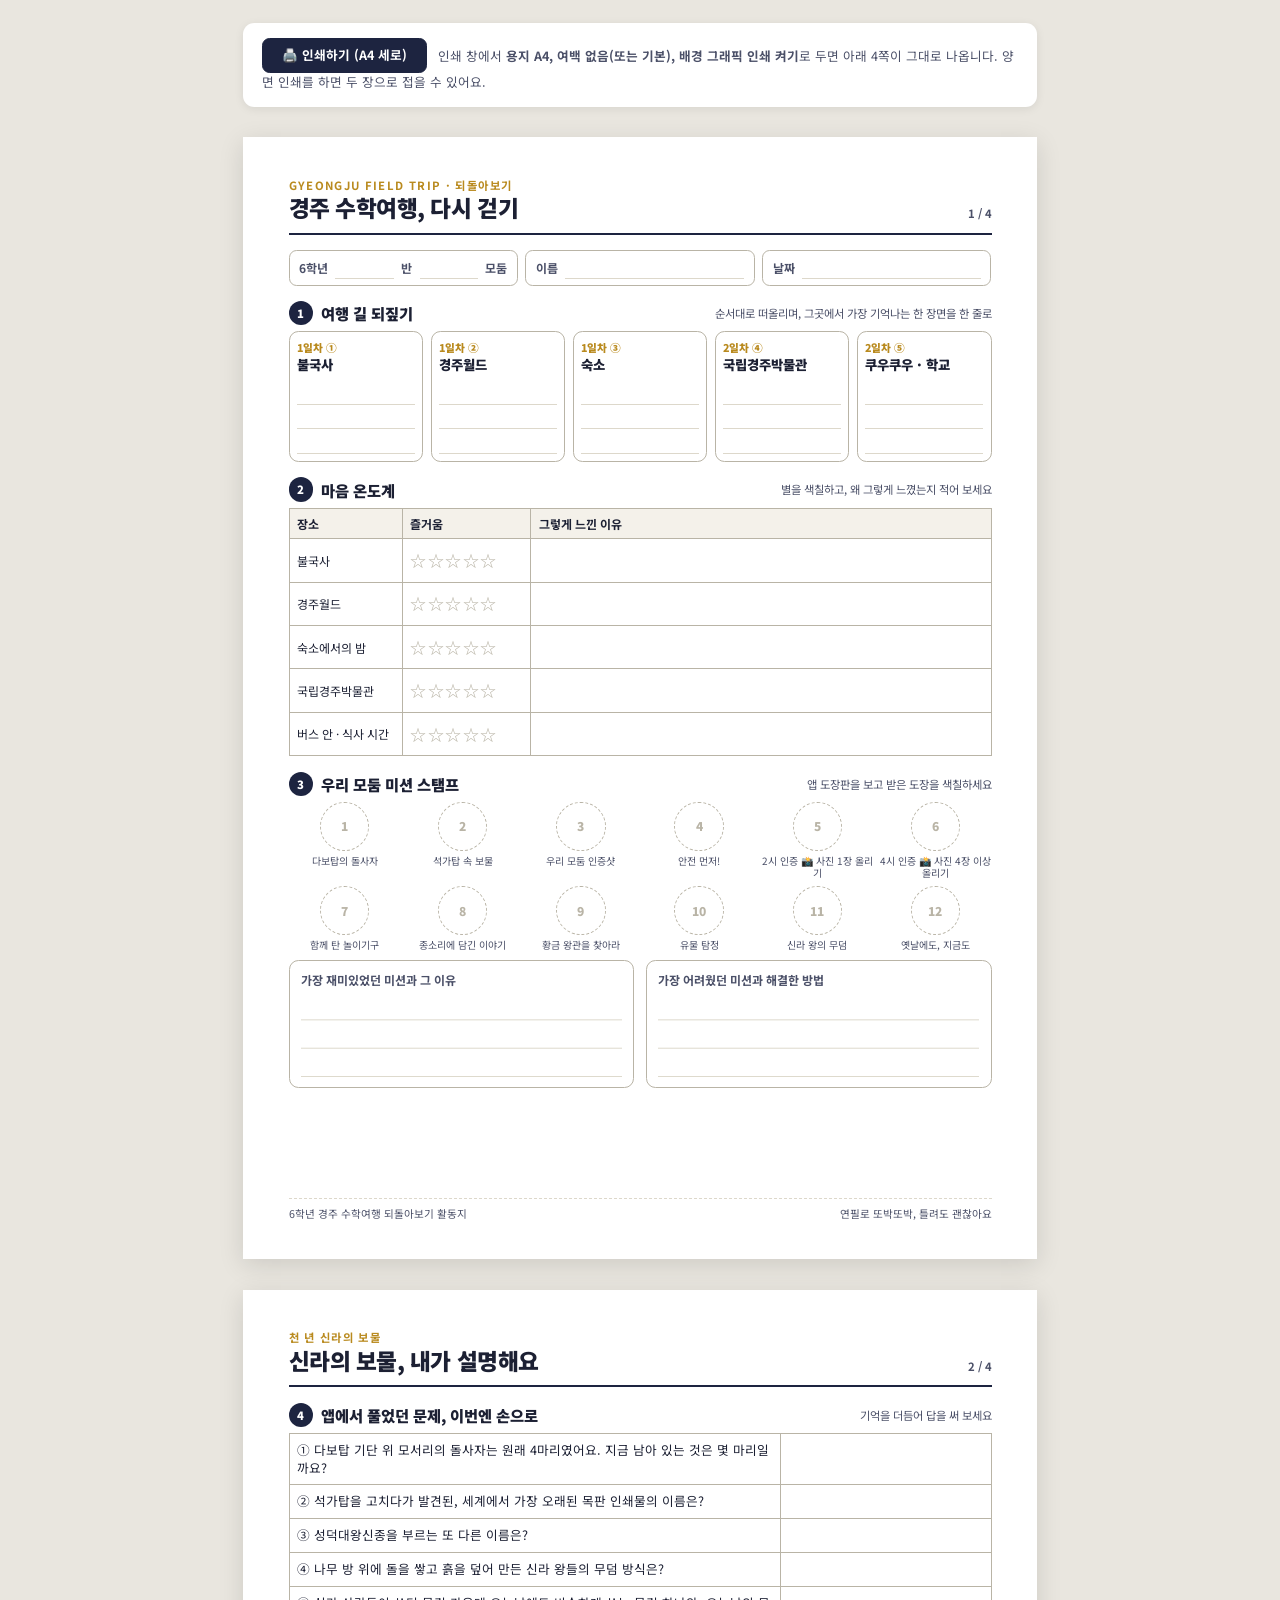
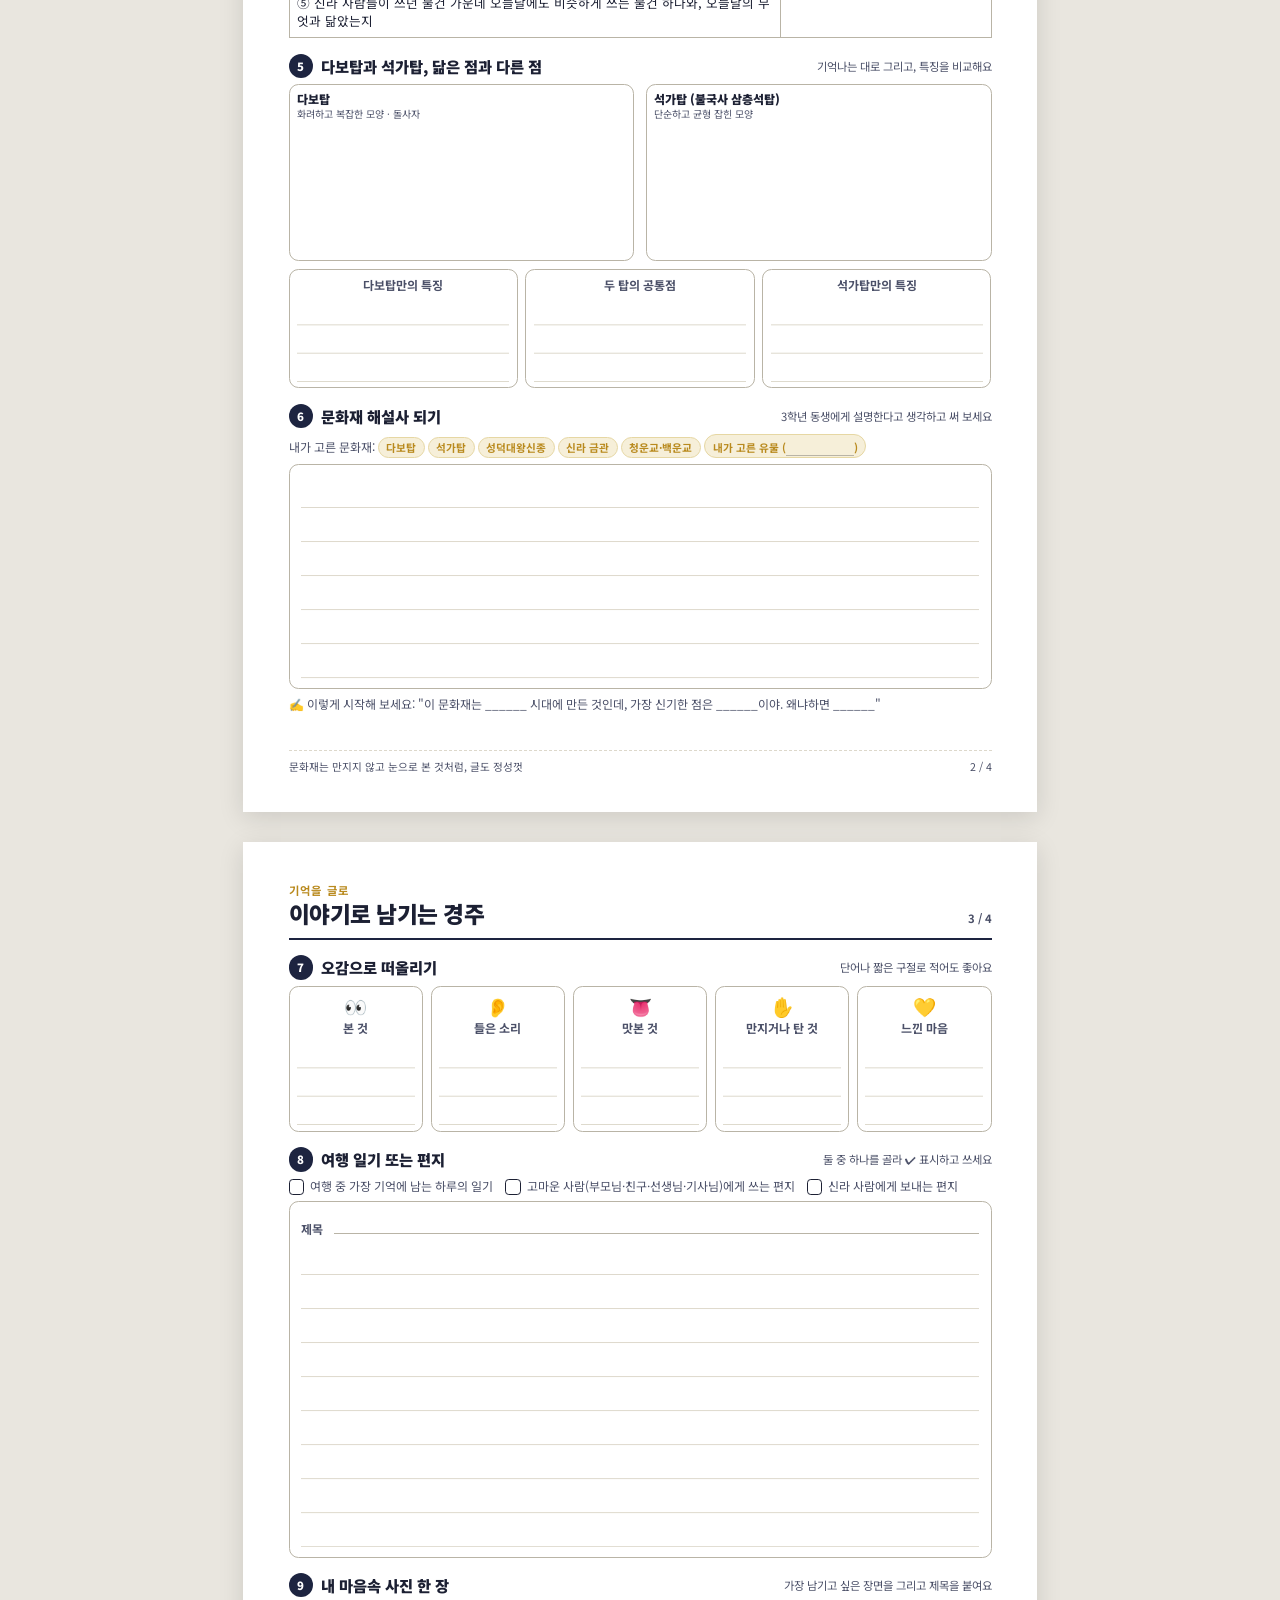
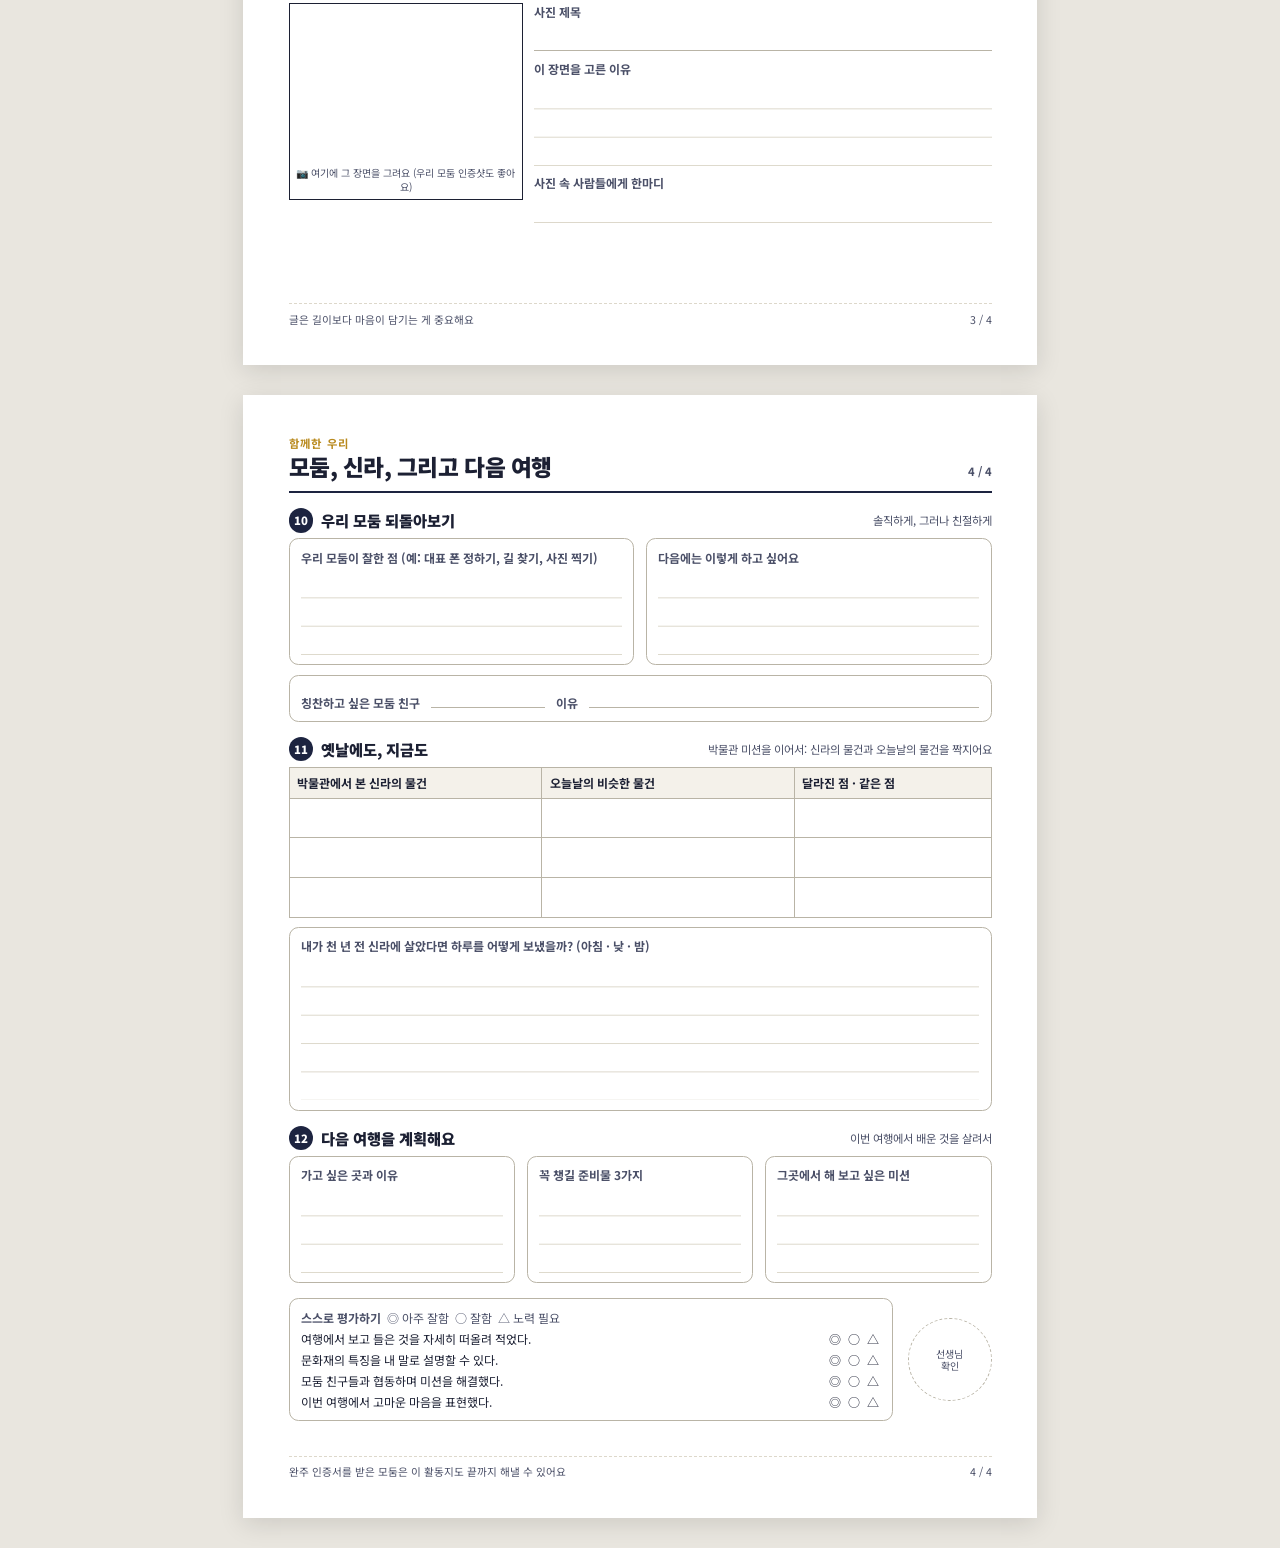
==== commit 530e0277: "활동지 미션 스탬프 목록을 실제 앱 미션 12개와 같게 수정 Co-Authored-By: Claude Fable 5.1 <noreply@anthropic.com> Claude-Se" ====
--- a/worksheet.html
+++ b/worksheet.html
@@ -155,14 +155,14 @@
       <div class="s"><div class="c">2</div>석가탑 속 보물</div>
       <div class="s"><div class="c">3</div>우리 모둠 인증샷</div>
       <div class="s"><div class="c">4</div>안전 먼저!</div>
-      <div class="s"><div class="c">5</div>모둠 손 모으기</div>
-      <div class="s"><div class="c">6</div>함께 탄 놀이기구</div>
-      <div class="s"><div class="c">7</div>종소리에 담긴 이야기</div>
-      <div class="s"><div class="c">8</div>황금 왕관을 찾아라</div>
-      <div class="s"><div class="c">9</div>유물 탐정</div>
-      <div class="s"><div class="c">10</div>신라 왕의 무덤</div>
-      <div class="s"><div class="c">11</div>옛날에도, 지금도</div>
-      <div class="s"><div class="c">12</div>(우리 반 미션)</div>
+      <div class="s"><div class="c">5</div>2시 인증 📸 사진 1장 올리기</div>
+      <div class="s"><div class="c">6</div>4시 인증 📸 사진 4장 이상 올리기</div>
+      <div class="s"><div class="c">7</div>함께 탄 놀이기구</div>
+      <div class="s"><div class="c">8</div>종소리에 담긴 이야기</div>
+      <div class="s"><div class="c">9</div>황금 왕관을 찾아라</div>
+      <div class="s"><div class="c">10</div>유물 탐정</div>
+      <div class="s"><div class="c">11</div>신라 왕의 무덤</div>
+      <div class="s"><div class="c">12</div>옛날에도, 지금도</div>
     </div>
     <div class="grid2" style="margin-top:2.5mm">
       <div class="box"><div class="label">가장 재미있었던 미션과 그 이유</div><div class="lines" style="--lh:7.5mm;height:calc(7.5mm*3)"></div></div>
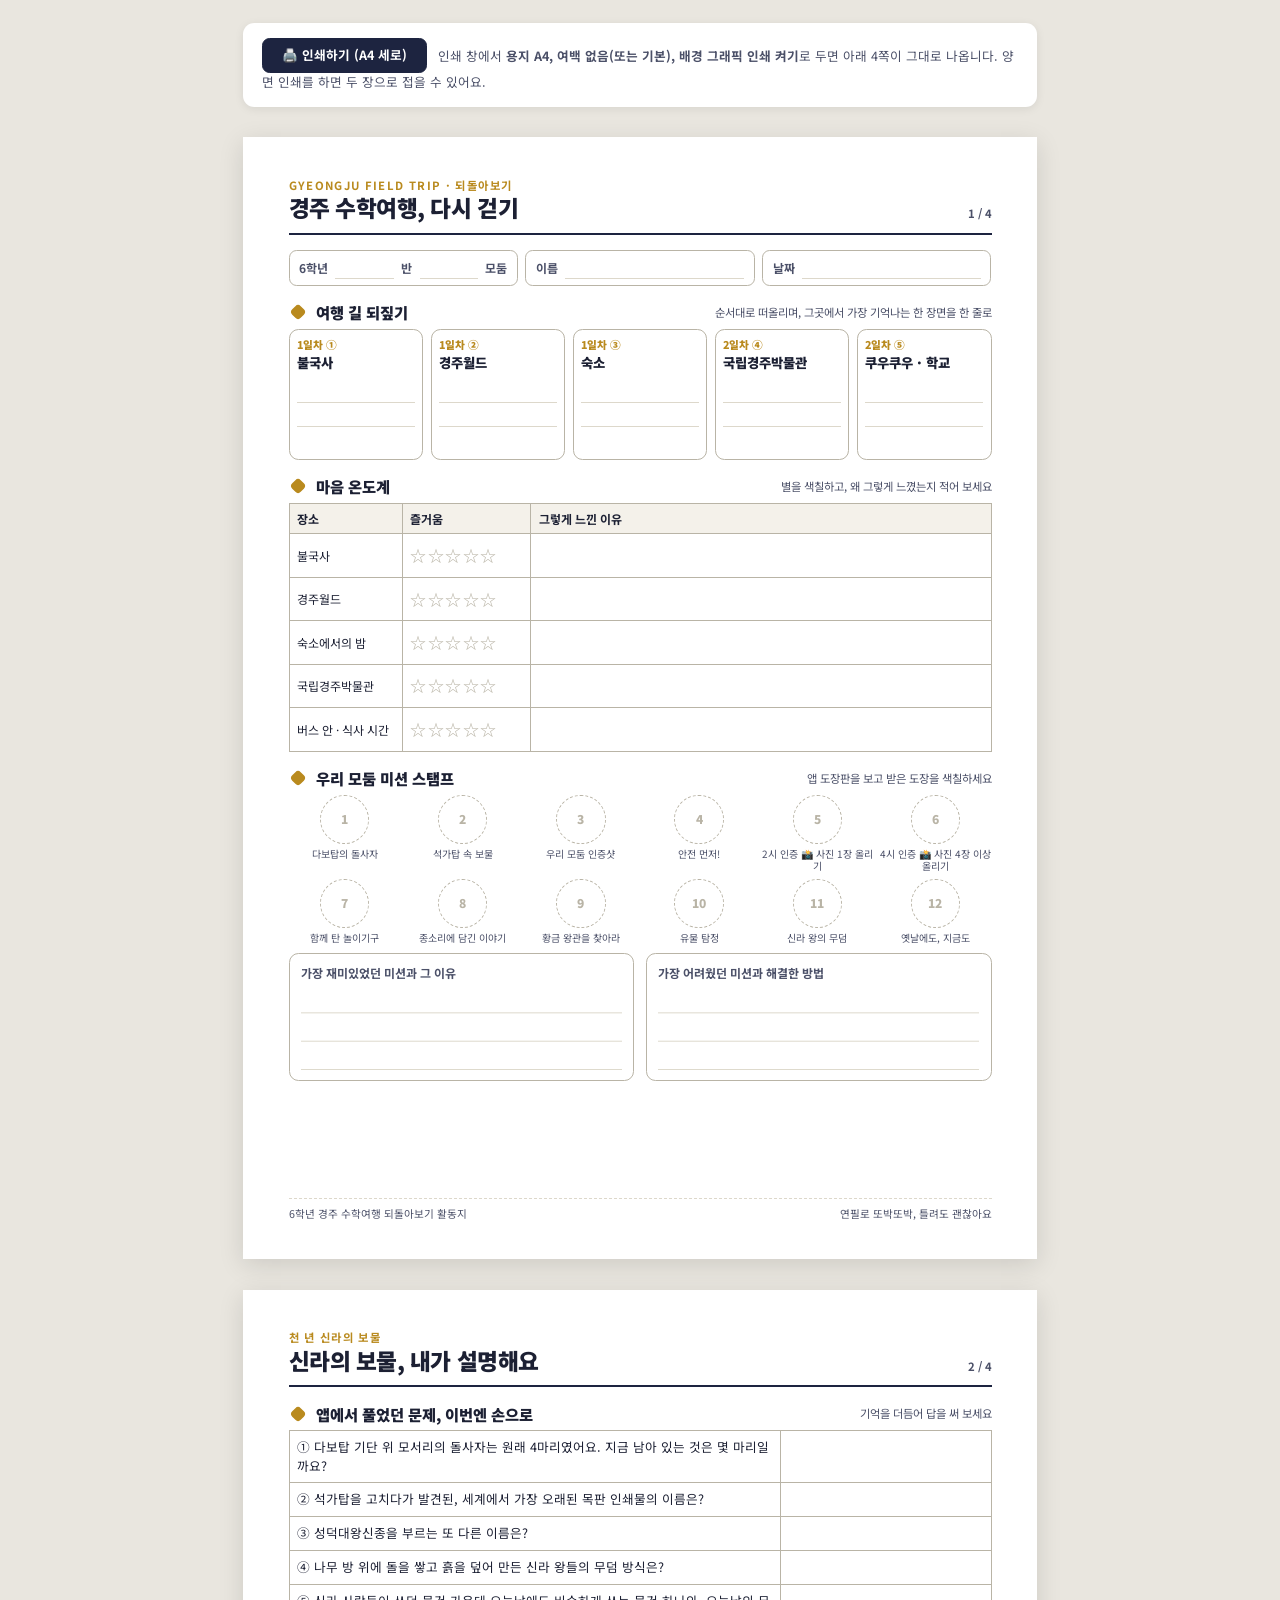
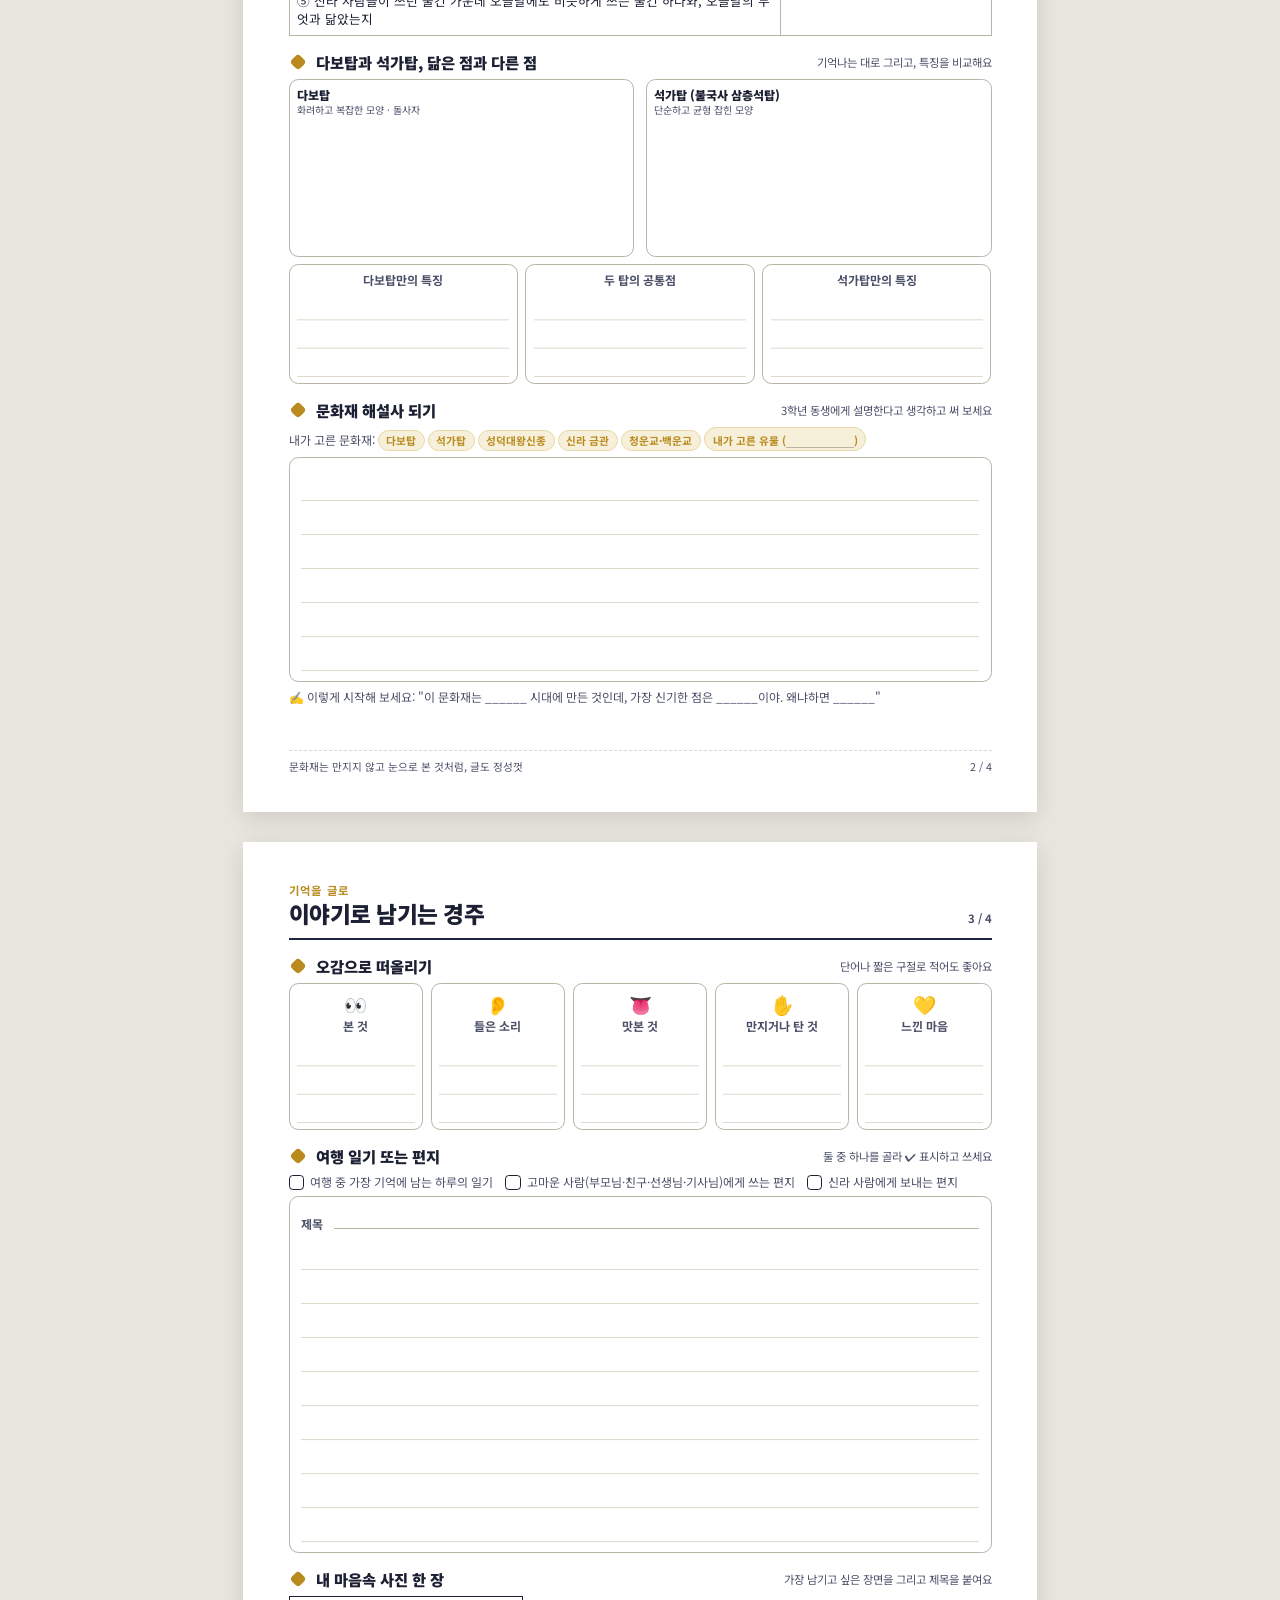
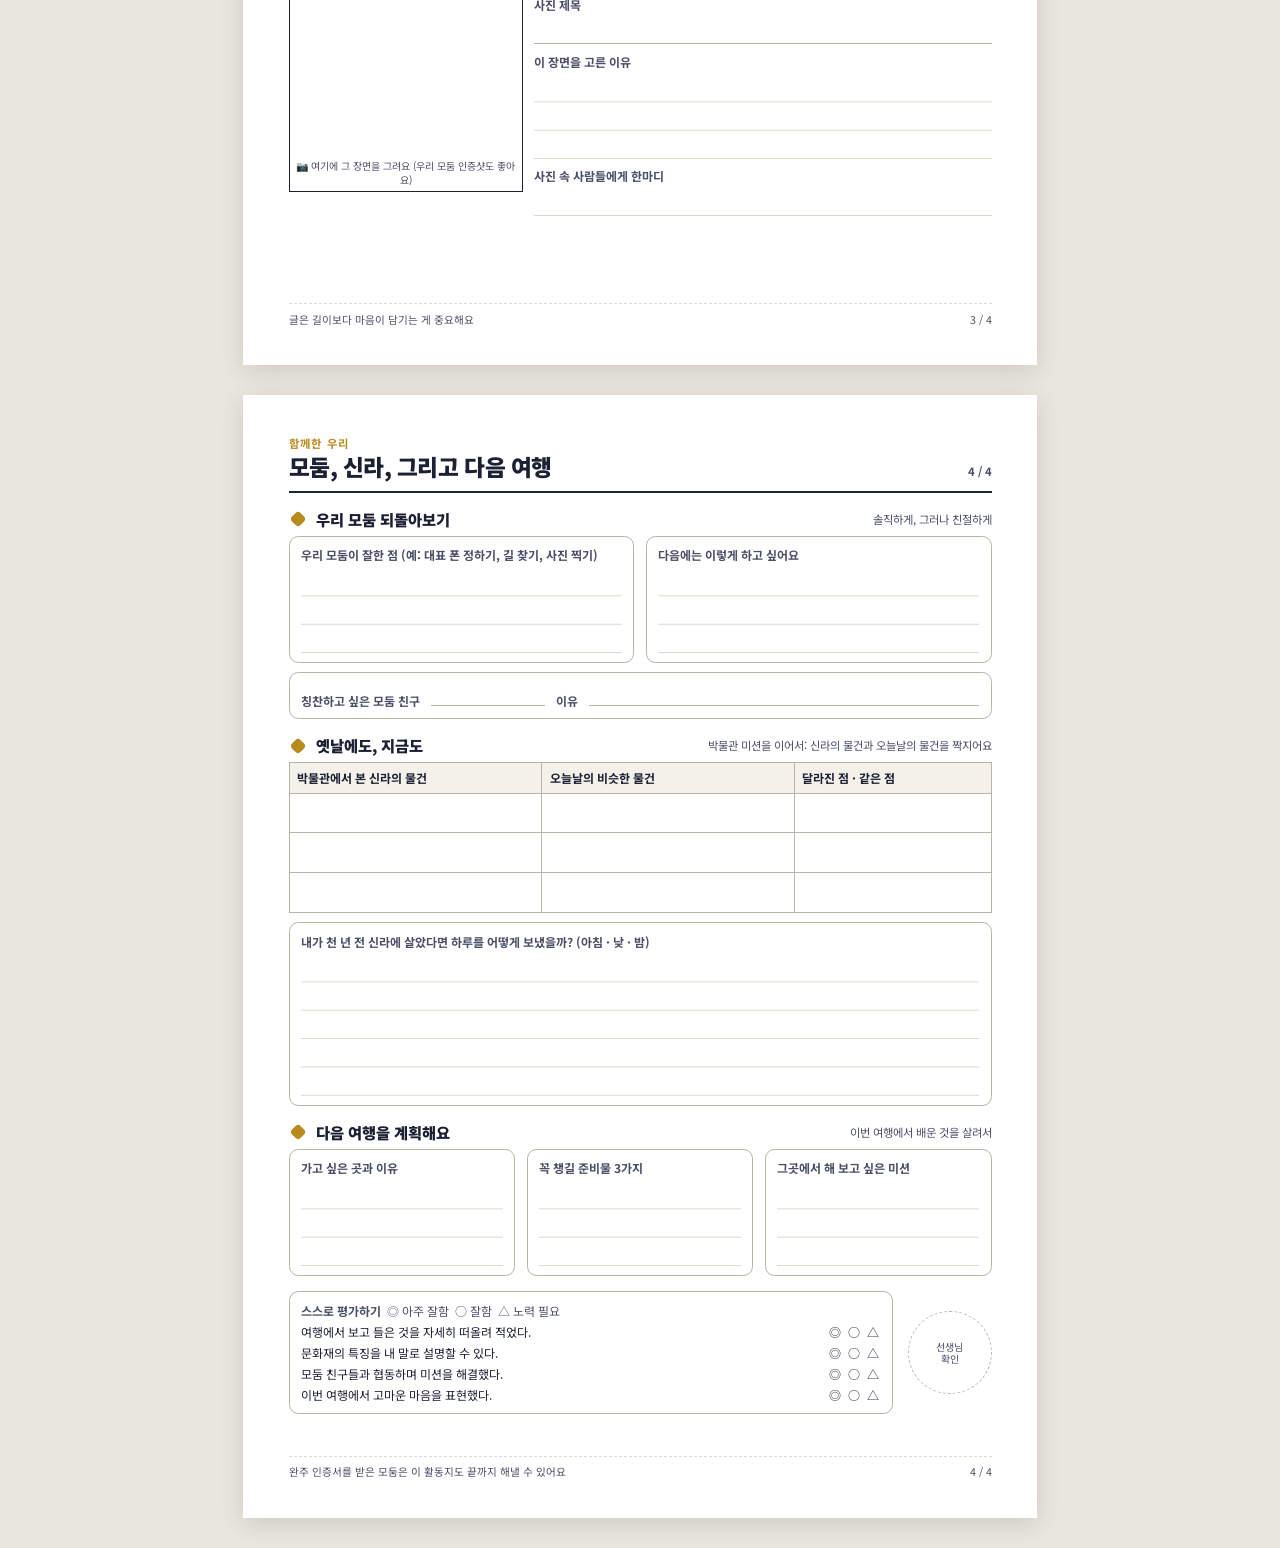
==== commit 8fb83599: "활동지 문항 번호를 없애고 작은 표식으로 대체 (반마다 일부 활동만 골라 쓸 수 있게) Co-Authored-By: Claude Fable 5.1 <noreply@anthropic" ====
--- a/worksheet.html
+++ b/worksheet.html
@@ -37,7 +37,8 @@
   .sec { margin-bottom: 4mm; }
   .sec:last-child { margin-bottom: 0; }
   .sec > h2 { font-size: 11.5pt; font-weight: 900; margin: 0 0 1.5mm; display: flex; align-items: center; gap: 2mm; }
-  .sec > h2 .n { display: inline-grid; place-items: center; width: 6.5mm; height: 6.5mm; border-radius: 50%; background: var(--navy); color: #fff; font-size: 8.5pt; font-weight: 900; }
+  /* 문항 번호 대신 작은 표식만: 반마다 고르는 활동이 달라도 어색하지 않게 */
+  .sec > h2 .n { display: inline-block; width: 3.2mm; height: 3.2mm; border-radius: 1mm; background: var(--gold); transform: rotate(45deg); margin: 0 1mm; }
   .sec > h2 .hint { font-weight: 400; font-size: 8.5pt; color: var(--ink-2); margin-left: auto; }
   .lead { font-size: 9pt; color: var(--ink-2); margin: 0 0 1.5mm; }
   .box { border: 1px solid var(--line); border-radius: 2.5mm; padding: 2.5mm 3mm; }
@@ -126,7 +127,7 @@
   </div>
 
   <div class="sec">
-    <h2><span class="n">1</span>여행 길 되짚기 <span class="hint">순서대로 떠올리며, 그곳에서 가장 기억나는 한 장면을 한 줄로</span></h2>
+    <h2><span class="n"></span>여행 길 되짚기 <span class="hint">순서대로 떠올리며, 그곳에서 가장 기억나는 한 장면을 한 줄로</span></h2>
     <div class="route">
       <div class="stop"><div class="k">1일차 ①</div><div class="nm">불국사</div><div class="mini"></div></div>
       <div class="stop"><div class="k">1일차 ②</div><div class="nm">경주월드</div><div class="mini"></div></div>
@@ -137,7 +138,7 @@
   </div>
 
   <div class="sec">
-    <h2><span class="n">2</span>마음 온도계 <span class="hint">별을 색칠하고, 왜 그렇게 느꼈는지 적어 보세요</span></h2>
+    <h2><span class="n"></span>마음 온도계 <span class="hint">별을 색칠하고, 왜 그렇게 느꼈는지 적어 보세요</span></h2>
     <table class="temp">
       <tr><th style="width:30mm">장소</th><th style="width:34mm">즐거움</th><th>그렇게 느낀 이유</th></tr>
       <tr><td>불국사</td><td class="stars">☆☆☆☆☆</td><td class="why"></td></tr>
@@ -149,7 +150,7 @@
   </div>
 
   <div class="sec">
-    <h2><span class="n">3</span>우리 모둠 미션 스탬프 <span class="hint">앱 도장판을 보고 받은 도장을 색칠하세요</span></h2>
+    <h2><span class="n"></span>우리 모둠 미션 스탬프 <span class="hint">앱 도장판을 보고 받은 도장을 색칠하세요</span></h2>
     <div class="stamps">
       <div class="s"><div class="c">1</div>다보탑의 돌사자</div>
       <div class="s"><div class="c">2</div>석가탑 속 보물</div>
@@ -181,7 +182,7 @@
   </div>
 
   <div class="sec">
-    <h2><span class="n">4</span>앱에서 풀었던 문제, 이번엔 손으로 <span class="hint">기억을 더듬어 답을 써 보세요</span></h2>
+    <h2><span class="n"></span>앱에서 풀었던 문제, 이번엔 손으로 <span class="hint">기억을 더듬어 답을 써 보세요</span></h2>
     <table class="quiz">
       <tr><td class="q">① 다보탑 기단 위 모서리의 돌사자는 원래 4마리였어요. 지금 남아 있는 것은 몇 마리일까요?</td><td class="a"></td></tr>
       <tr><td class="q">② 석가탑을 고치다가 발견된, 세계에서 가장 오래된 목판 인쇄물의 이름은?</td><td class="a"></td></tr>
@@ -192,7 +193,7 @@
   </div>
 
   <div class="sec">
-    <h2><span class="n">5</span>다보탑과 석가탑, 닮은 점과 다른 점 <span class="hint">기억나는 대로 그리고, 특징을 비교해요</span></h2>
+    <h2><span class="n"></span>다보탑과 석가탑, 닮은 점과 다른 점 <span class="hint">기억나는 대로 그리고, 특징을 비교해요</span></h2>
     <div class="cmp">
       <div class="draw"><div class="cap">다보탑</div><div class="sub">화려하고 복잡한 모양 · 돌사자</div></div>
       <div class="draw"><div class="cap">석가탑 (불국사 삼층석탑)</div><div class="sub">단순하고 균형 잡힌 모양</div></div>
@@ -205,7 +206,7 @@
   </div>
 
   <div class="sec">
-    <h2><span class="n">6</span>문화재 해설사 되기 <span class="hint">3학년 동생에게 설명한다고 생각하고 써 보세요</span></h2>
+    <h2><span class="n"></span>문화재 해설사 되기 <span class="hint">3학년 동생에게 설명한다고 생각하고 써 보세요</span></h2>
     <p class="lead">내가 고른 문화재: <span class="tag">다보탑</span> <span class="tag">석가탑</span> <span class="tag">성덕대왕신종</span> <span class="tag">신라 금관</span> <span class="tag">청운교·백운교</span> <span class="tag">내가 고른 유물 (<span class="fill" style="min-width:18mm;height:5mm"></span>)</span></p>
     <div class="box"><div class="lines h6"></div></div>
     <p class="lead" style="margin:1.5mm 0 0">✍️ 이렇게 시작해 보세요: "이 문화재는 ______ 시대에 만든 것인데, 가장 신기한 점은 ______이야. 왜냐하면 ______"</p>
@@ -222,7 +223,7 @@
   </div>
 
   <div class="sec">
-    <h2><span class="n">7</span>오감으로 떠올리기 <span class="hint">단어나 짧은 구절로 적어도 좋아요</span></h2>
+    <h2><span class="n"></span>오감으로 떠올리기 <span class="hint">단어나 짧은 구절로 적어도 좋아요</span></h2>
     <div class="senses">
       <div class="s"><div class="ic">👀</div><div class="label">본 것</div><div class="lines"></div></div>
       <div class="s"><div class="ic">👂</div><div class="label">들은 소리</div><div class="lines"></div></div>
@@ -233,7 +234,7 @@
   </div>
 
   <div class="sec">
-    <h2><span class="n">8</span>여행 일기 또는 편지 <span class="hint">둘 중 하나를 골라 ✔ 표시하고 쓰세요</span></h2>
+    <h2><span class="n"></span>여행 일기 또는 편지 <span class="hint">둘 중 하나를 골라 ✔ 표시하고 쓰세요</span></h2>
     <p class="lead"><span class="chk"></span>여행 중 가장 기억에 남는 하루의 일기 &nbsp;&nbsp; <span class="chk"></span>고마운 사람(부모님·친구·선생님·기사님)에게 쓰는 편지 &nbsp;&nbsp; <span class="chk"></span>신라 사람에게 보내는 편지</p>
     <div class="box">
       <div style="display:flex;gap:3mm;align-items:baseline;margin-bottom:1mm"><span class="label" style="margin:0">제목</span><span class="fill" style="flex:1"></span></div>
@@ -242,7 +243,7 @@
   </div>
 
   <div class="sec">
-    <h2><span class="n">9</span>내 마음속 사진 한 장 <span class="hint">가장 남기고 싶은 장면을 그리고 제목을 붙여요</span></h2>
+    <h2><span class="n"></span>내 마음속 사진 한 장 <span class="hint">가장 남기고 싶은 장면을 그리고 제목을 붙여요</span></h2>
     <div class="photo">
       <div class="frame"><div class="cap">📷 여기에 그 장면을 그려요 (우리 모둠 인증샷도 좋아요)</div></div>
       <div>
@@ -264,7 +265,7 @@
   </div>
 
   <div class="sec">
-    <h2><span class="n">10</span>우리 모둠 되돌아보기 <span class="hint">솔직하게, 그러나 친절하게</span></h2>
+    <h2><span class="n"></span>우리 모둠 되돌아보기 <span class="hint">솔직하게, 그러나 친절하게</span></h2>
     <div class="grid2">
       <div class="box"><div class="label">우리 모둠이 잘한 점 (예: 대표 폰 정하기, 길 찾기, 사진 찍기)</div><div class="lines" style="--lh:7.5mm;height:calc(7.5mm*3)"></div></div>
       <div class="box"><div class="label">다음에는 이렇게 하고 싶어요</div><div class="lines" style="--lh:7.5mm;height:calc(7.5mm*3)"></div></div>
@@ -275,7 +276,7 @@
   </div>
 
   <div class="sec">
-    <h2><span class="n">11</span>옛날에도, 지금도 <span class="hint">박물관 미션을 이어서: 신라의 물건과 오늘날의 물건을 짝지어요</span></h2>
+    <h2><span class="n"></span>옛날에도, 지금도 <span class="hint">박물관 미션을 이어서: 신라의 물건과 오늘날의 물건을 짝지어요</span></h2>
     <table class="pair">
       <tr><th style="width:36%">박물관에서 본 신라의 물건</th><th style="width:36%">오늘날의 비슷한 물건</th><th>달라진 점 · 같은 점</th></tr>
       <tr><td></td><td></td><td></td></tr>
@@ -289,7 +290,7 @@
   </div>
 
   <div class="sec">
-    <h2><span class="n">12</span>다음 여행을 계획해요 <span class="hint">이번 여행에서 배운 것을 살려서</span></h2>
+    <h2><span class="n"></span>다음 여행을 계획해요 <span class="hint">이번 여행에서 배운 것을 살려서</span></h2>
     <div class="grid3">
       <div class="box"><div class="label">가고 싶은 곳과 이유</div><div class="lines" style="--lh:7.5mm;height:calc(7.5mm*3)"></div></div>
       <div class="box"><div class="label">꼭 챙길 준비물 3가지</div><div class="lines" style="--lh:7.5mm;height:calc(7.5mm*3)"></div></div>
